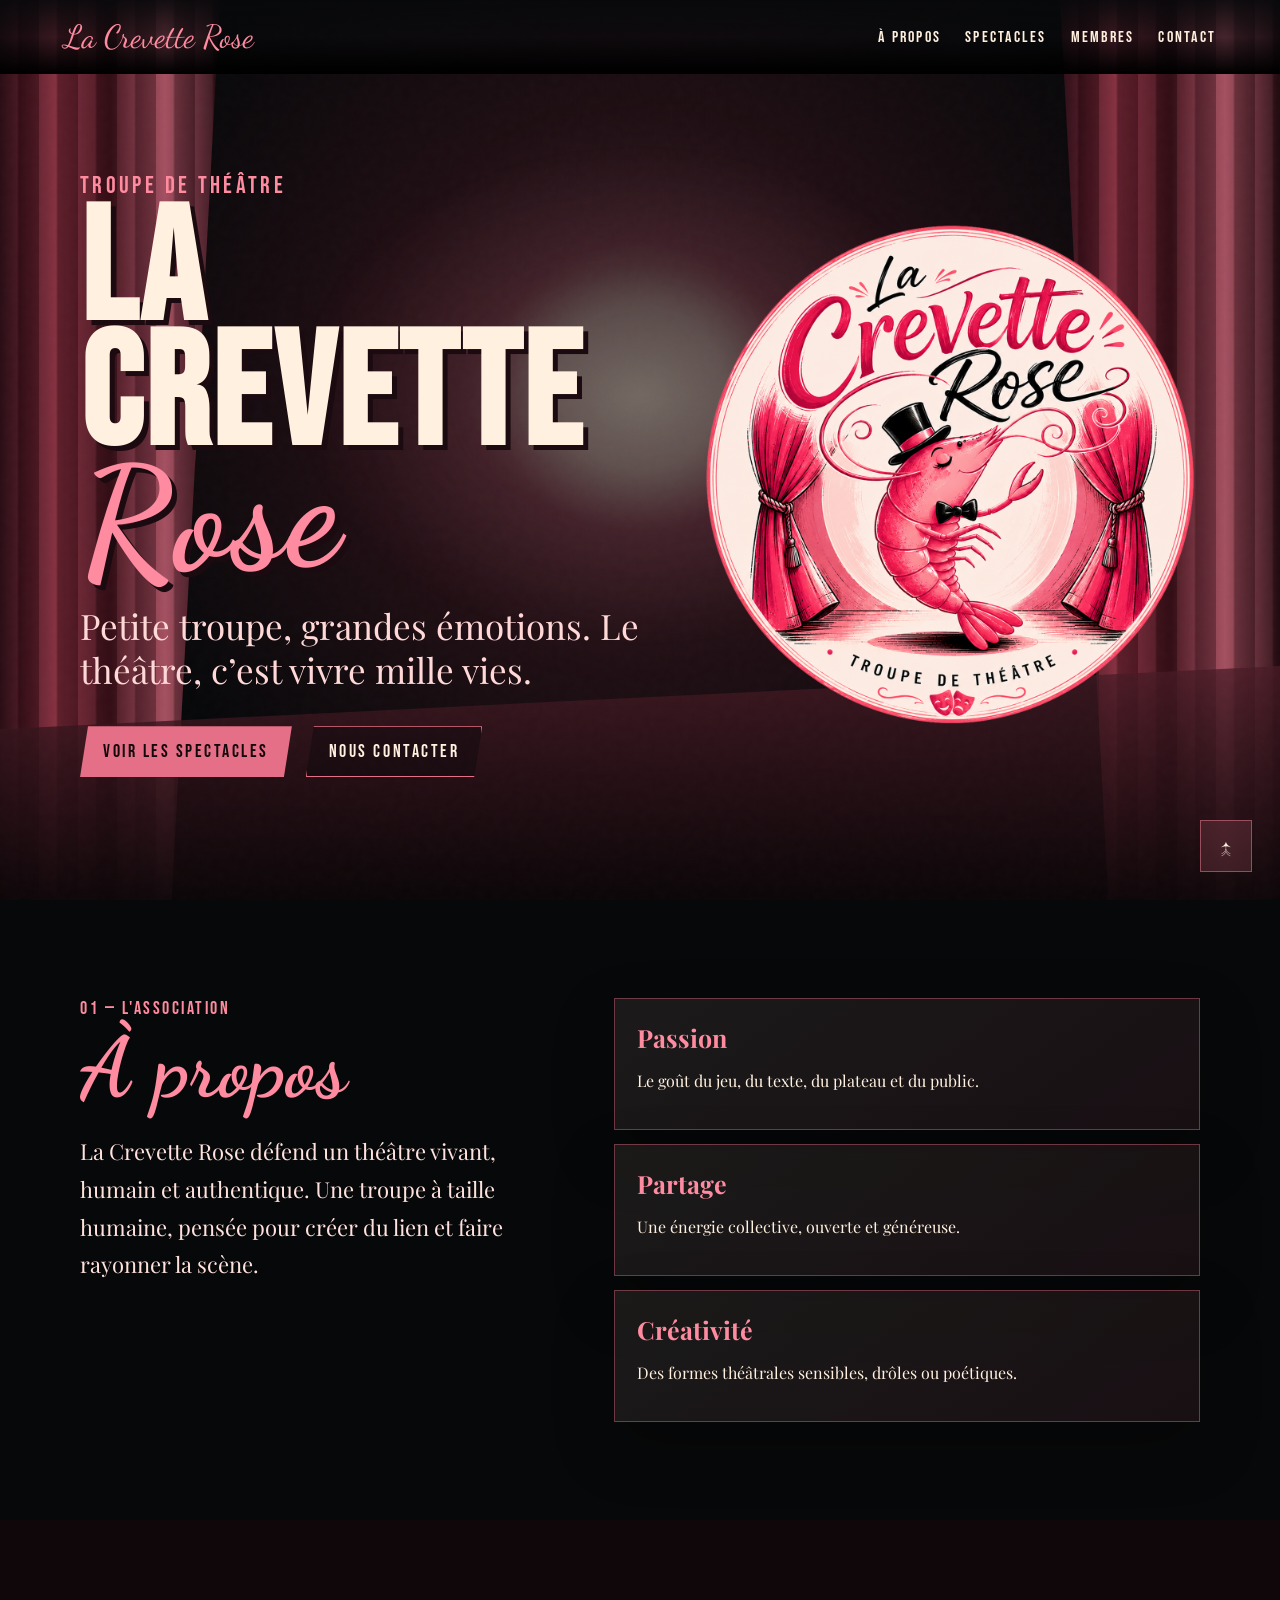
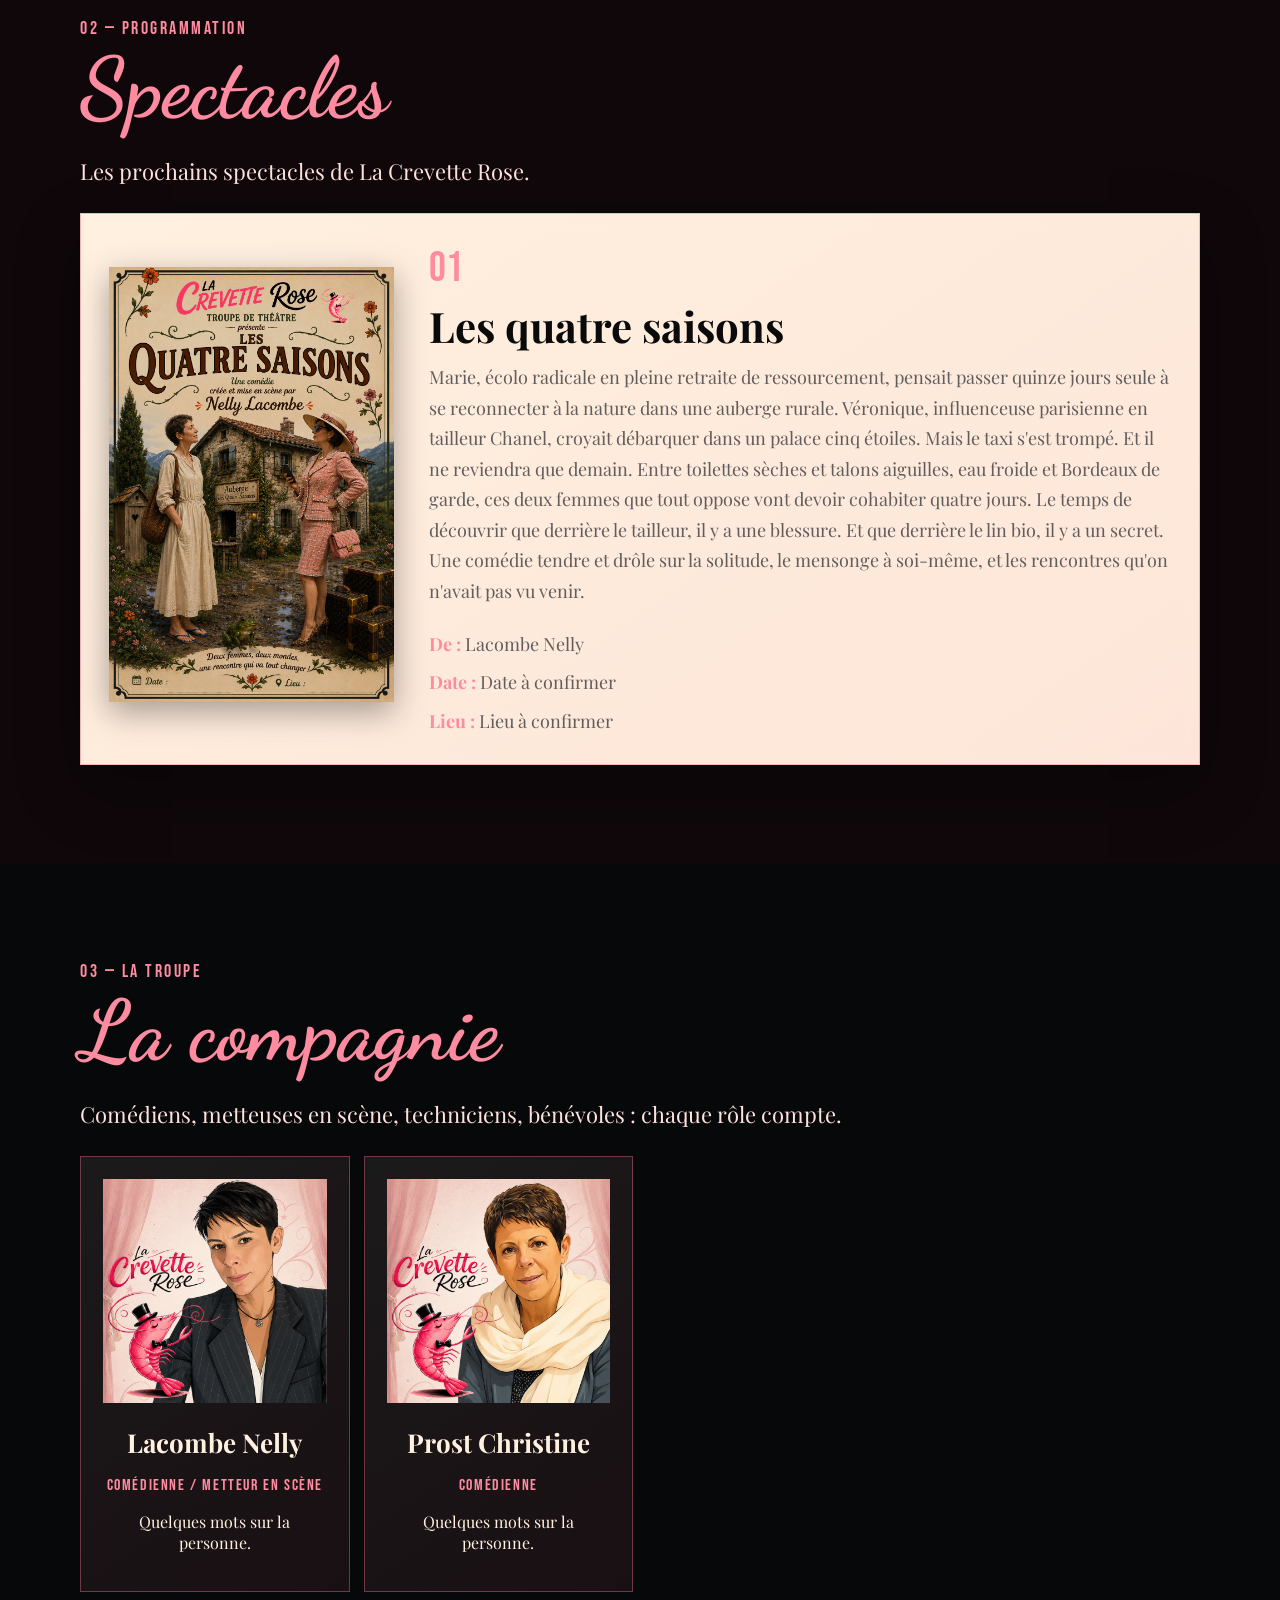
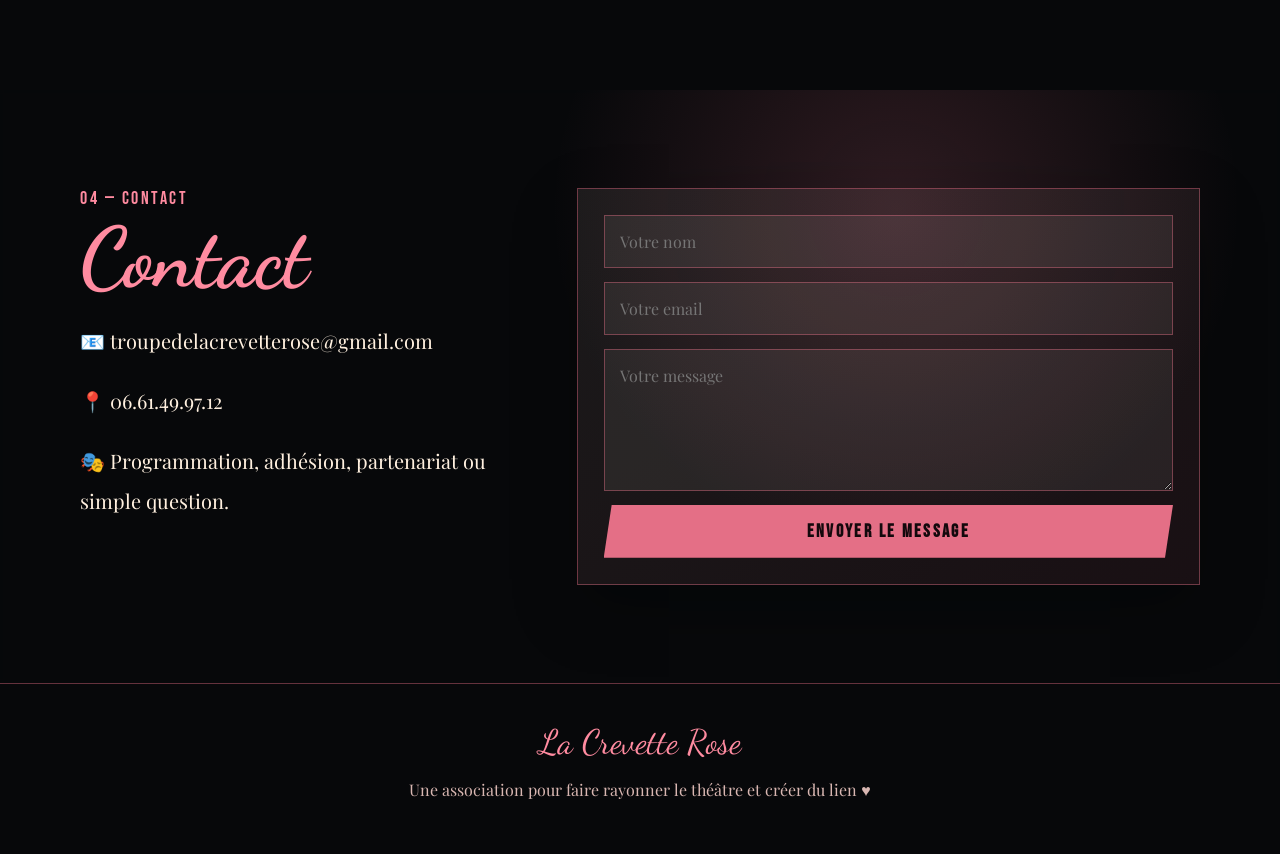
==== index.html @ 9f979e45 "Update index.html" ====
<!doctype html>
<html lang="fr">
<head>
  <meta charset="utf-8" />
  <meta name="viewport" content="width=device-width, initial-scale=1" />
  <title>La Crevette Rose — Association de théâtre</title>
  <meta name="description" content="La Crevette Rose, association de théâtre : petite troupe, grandes émotions." />
  <link rel="preconnect" href="https://fonts.googleapis.com">
  <link rel="preconnect" href="https://fonts.gstatic.com" crossorigin>
  <link href="https://fonts.googleapis.com/css2?family=Bebas+Neue&family=Dancing+Script:wght@600;700&family=Playfair+Display:wght@500;700;800&display=swap" rel="stylesheet">
<link rel="stylesheet" href="style.css">
</head>
<body>
  <div class="fixed-set" aria-hidden="true">
    <div class="fixed-beam"></div>
    <div class="fixed-drape fixed-left"></div>
    <div class="fixed-drape fixed-right"></div>
    <div class="fixed-stage"></div>
  </div>
  <div class="curtain"><div class="panel left"></div><div class="panel right"></div><div class="curtain-title">La Crevette Rose</div></div>
  <header><nav><a class="brand" href="#accueil">La Crevette Rose</a><div class="links"><a href="#apropos">À propos</a><a href="#spectacles">Spectacles</a><a href="#membres">Membres</a><a href="#contact">Contact</a></div></nav></header>
  <main>
    <section class="hero" id="accueil"><div class="hero-grid"><div><p class="kicker">Troupe de théâtre</p><h1>La Crevette <span>Rose</span></h1><p class="tagline">Petite troupe, grandes émotions. Le théâtre, c’est vivre mille vies.</p><div class="cta"><a class="btn main" href="#spectacles">Voir les spectacles</a><a class="btn" href="#contact">Nous contacter</a></div></div><img class="poster" src="logo-la-crevette-rose.png"></div></section>
    <section class="about" id="apropos"><div class="wrap split"><div><p class="overline">01 — L'association</p><h2 class="section-title">À propos</h2><p class="lead">La Crevette Rose défend un théâtre vivant, humain et authentique. Une troupe à taille humaine, pensée pour créer du lien et faire rayonner la scène.</p></div><div class="values"><div class="value"><strong>Passion</strong><p>Le goût du jeu, du texte, du plateau et du public.</p></div><div class="value"><strong>Partage</strong><p>Une énergie collective, ouverte et généreuse.</p></div><div class="value"><strong>Créativité</strong><p>Des formes théâtrales sensibles, drôles ou poétiques.</p></div></div></div></section>
    <section class="shows" id="spectacles">
      <div class="wrap">
        <p class="overline">02 — Programmation</p>
        <h2 class="section-title">Spectacles</h2>
        <p class="lead">Les prochains spectacles de La Crevette Rose.</p>
        <div class="cards" id="spectacles-list"></div>
      </div>
    </section>
    <section class="members" id="membres"><div class="wrap"><p class="overline">03 — La troupe</p><h2 class="section-title">La compagnie</h2><p class="lead">Comédiens, metteuses en scène, techniciens, bénévoles : chaque rôle compte.</p><div class="member-grid" id="comediens-list"></div></div></section>
    <section class="contact" id="contact"><div class="wrap contact-box"><div><p class="overline">04 — Contact</p><h2 class="section-title">Contact</h2><div class="info"><p>📧 troupedelacrevetterose@gmail.com
</p><p>📍 06.61.49.97.12</p><p>🎭 Programmation, adhésion, partenariat ou simple question.</p></div></div><form 
  class="form"
  action="https://formspree.io/f/mjgzazpk"
  method="POST"
>

  <input 
    type="text"
    name="nom"
    placeholder="Votre nom"
    required
  >

  <input 
    type="email"
    name="email"
    placeholder="Votre email"
    required
  >

  <textarea 
    name="message"
    placeholder="Votre message"
    required
  ></textarea>

  <!-- anti-spam -->
  <input 
    type="text"
    name="_gotcha"
    style="display:none"
  >

  <button type="submit">
    Envoyer le message
  </button>

</form></div></section>
  </main>
  <a href="#accueil" class="back-top" aria-label="Retour en haut">↑</a>
  <footer><div class="script">La Crevette Rose</div><p>Une association pour faire rayonner le théâtre et créer du lien ♥</p></footer>


<script>
fetch('spectacles.json')
  .then(response => response.json())
  .then(data => {

    const container = document.querySelector('.cards');

    container.innerHTML = '';

    data.forEach((spectacle, index) => {

container.innerHTML += `
<article class="card">

  ${spectacle.image ? `
    <img class="show-poster"
         src="${spectacle.image}"
         alt="${spectacle.titre}">
  ` : ''}

  <div class="card-content">

    <div class="num">
      ${(index + 1).toString().padStart(2,'0')}
    </div>

    <h3>${spectacle.titre}</h3>

    <p>${spectacle.description}</p>

    <div class="card-meta">
      <p><strong>De :</strong> ${spectacle.auteur}</p>
      <p><strong>Date :</strong> ${spectacle.date}</p>
      <p><strong>Lieu :</strong> ${spectacle.lieu}</p>
    </div>

  </div>

</article>
`;
    });

  });
</script>
<script>
fetch('comediens.json')
  .then(response => response.json())
  .then(data => {
    const container = document.querySelector('#comediens-list');
    container.innerHTML = '';

    data.forEach(personne => {
      container.innerHTML += `
        <article class="comedien-card">
          <img src="${personne.photo}" alt="${personne.nom}">
          <h3>${personne.nom}</h3>
          <p class="role">${personne.role}</p>
          <p>${personne.description}</p>
        </article>
      `;
    });
  });
</script>
  <script>
document.addEventListener('click', function(e){

  if(e.target.classList.contains('show-poster')){

    const overlay = document.createElement('div');
    overlay.className = 'lightbox';

    overlay.innerHTML = `
      <img src="${e.target.src}" alt="">
    `;

    document.body.appendChild(overlay);

    overlay.addEventListener('click', () => {
      overlay.classList.add('close');

      setTimeout(() => {
        overlay.remove();
      },250);
    });
  }
});
</script>
</body>
</html>
---- style.css ----
:root{
  --black:#08090b;
  --ink:#111014;
  --cream:#fff0df;
  --paper:#f7d9cf;
  --rose:#e46f86;
  --rose2:#ff8ba0;
  --line:rgba(228,111,134,.42);
}

*{
  box-sizing:border-box;
}

html{
  scroll-behavior:smooth;
}

body{
  margin:0;
  background:#07080a;
  color:var(--cream);
  font-family:'Playfair Display',serif;
  overflow-x:hidden;
}

body:before{
  content:"";
  position:fixed;
  inset:0;
  pointer-events:none;
  z-index:1;
  opacity:.02;
  background-image:url("data:image/svg+xml,%3Csvg viewBox='0 0 260 260' xmlns='http://www.w3.org/2000/svg'%3E%3Cfilter id='n'%3E%3CfeTurbulence type='fractalNoise' baseFrequency='.42' numOctaves='2'/%3E%3C/filter%3E%3Crect width='100%25' height='100%25' filter='url(%23n)'/%3E%3C/svg%3E");
}

.fixed-set{
  position:fixed;
  inset:0;
  z-index:0;
  pointer-events:none;
  background:
    radial-gradient(
      circle at 50% 43%,
      rgba(255,238,218,.20) 0 10%,
      rgba(226,111,134,.16) 18%,
      rgba(58,23,31,.42) 34%,
      rgba(7,8,10,.98) 67%
    ),
    linear-gradient(
      180deg,
      #09080a 0%,
      #10090d 58%,
      #08090b 100%
    );
}

.fixed-drape{
  position:absolute;
  top:0;
  bottom:0;
  width:18vw;
  max-width:220px;
  background:
    linear-gradient(
      90deg,
      #2a0610,
      #9d3347,
      #521521,
      #c65b70,
      #351018
    );
  filter:drop-shadow(0 0 32px #000);
  opacity:.82;
}

.fixed-drape:after{
  content:"";
  position:absolute;
  inset:0;
  background:
    repeating-linear-gradient(
      90deg,
      rgba(255,255,255,.04) 0 17px,
      rgba(0,0,0,.26) 19px 39px
    );
}

.fixed-left{
  left:0;
  clip-path:polygon(0 0,100% 0,78% 100%,0 100%);
}

.fixed-right{
  right:0;
  clip-path:polygon(0 0,100% 0,100% 100%,22% 100%);
}

.fixed-stage{
  position:absolute;
  left:0;
  right:0;
  bottom:0;
  height:26vh;
  background:
    linear-gradient(
      180deg,
      rgba(73,27,38,.74),
      rgba(12,6,8,.96)
    );
  clip-path:polygon(0 27%,100% 0,100% 100%,0 100%);
}

.fixed-beam{
  position:absolute;
  left:22%;
  right:22%;
  top:15%;
  height:58vh;
  background:
    radial-gradient(
      ellipse at center,
      rgba(255,238,218,.28),
      rgba(228,111,134,.10) 35%,
      transparent 68%
    );
  filter:blur(5px);
}

.curtain{
  position:fixed;
  inset:0;
  z-index:50;
  display:flex;
  pointer-events:none;
  animation:fadeOut .2s 1.65s forwards;
}

.panel{
  width:50%;
  background:
    repeating-linear-gradient(
      90deg,
      #300711 0 22px,
      #9c2d42 34px,
      #45101a 52px,
      #d36a78 69px
    );
  box-shadow:inset 0 0 95px #000;
}

.left{
  animation:openLeft 1.55s .55s cubic-bezier(.78,0,.18,1) forwards;
}

.right{
  animation:openRight 1.55s .55s cubic-bezier(.78,0,.18,1) forwards;
}

.curtain-title{
  position:absolute;
  inset:0;
  display:grid;
  place-items:center;
  text-align:center;
  font-family:'Dancing Script';
  font-size:clamp(3rem,9vw,7rem);
  color:var(--cream);
  text-shadow:0 12px 35px #000;
  animation:titleFade .35s 1.1s forwards;
}

@keyframes openLeft{
  to{
    transform:translateX(-105%);
  }
}

@keyframes openRight{
  to{
    transform:translateX(105%);
  }
}

@keyframes fadeOut{
  to{
    opacity:0;
    visibility:hidden;
  }
}

@keyframes titleFade{
  to{
    opacity:0;
  }
}

main,
footer{
  position:relative;
  z-index:3;
}

header{
  position:fixed;
  top:0;
  left:0;
  right:0;
  z-index:20;
  padding:18px 5vw;
  background:
    linear-gradient(
      #08090bee,
      #08090b9c,
       #000000
    );
}

nav{
  display:flex;
  align-items:center;
  justify-content:space-between;
  gap:24px;
}

.brand{
  font-family:'Dancing Script';
  font-size:32px;
  color:var(--rose2);
  text-decoration:none;
}

.links{
  display:flex;
  gap:24px;
}

.links a,
.kicker,
.btn,
.overline{
  font-family:'Bebas Neue',sans-serif;
  letter-spacing:.14em;
}

.links a{
  color:var(--cream);
  text-decoration:none;
  font-size:16px;
}

.links a:hover{
  color:var(--rose2);
}

.hero{
  position:relative;
  min-height:100vh;
  padding:118px 5vw 70px;
  display:grid;
  place-items:center;
}

.hero-grid{
  position:relative;
  z-index:3;
  width:min(1120px,100%);
  display:grid;
  grid-template-columns:1.02fr .82fr;
  gap:48px;
  align-items:center;
}

.kicker{
  margin:0;
  color:var(--rose2);
  font-size:24px;
}

.hero h1{
  margin:10px 0 0;
  font-family:'Bebas Neue',sans-serif;
  font-size:clamp(76px,13vw,160px);
  line-height:.78;
  letter-spacing:.02em;
  text-transform:uppercase;
  text-shadow:5px 5px 0 #1b0b10;
}

.hero h1 span{
  display:block;
  font-family:'Dancing Script';
  font-size:clamp(82px,12vw,150px);
  text-transform:none;
  color:var(--rose2);
  transform:rotate(-3deg);
  margin-top:-.05em;
}

.tagline{
  max-width:650px;
  font-size:clamp(22px,3vw,35px);
  line-height:1.25;
  color:#ffd8d7;
}

.cta{
  display:flex;
  gap:14px;
  flex-wrap:wrap;
  margin-top:34px;
}

.btn{
  display:inline-block;
  border:1px solid var(--rose);
  padding:14px 22px;
  color:var(--cream);
  text-decoration:none;
  background:rgba(8,9,11,.38);
  font-size:18px;
  clip-path:polygon(8px 0,100% 0,calc(100% - 8px) 100%,0 100%);
  transition:.2s;
}

.btn.main{
  background:var(--rose);
  color:#13080c;
}

.btn:hover{
  transform:translateY(-2px);
  box-shadow:0 0 24px rgba(255,139,160,.45);
}

.poster{
  width:min(500px,88vw);
  justify-self:center;
  animation:float 5.4s ease-in-out infinite;
}

section{
  position:relative;
  padding:98px 5vw;
}

.wrap{
  width:min(1120px,100%);
  margin:auto;
}

.overline{
  color:var(--rose2);
  font-size:18px;
  margin:0 0 8px;
}

.section-title{
  font-family:'Dancing Script';
  font-size:clamp(50px,7vw,84px);
  line-height:1;
  color:var(--rose2);
  margin:0 0 18px;
}

.lead{
  font-size:22px;
  line-height:1.72;
  color:#ffe2dd;
}

.about,
.members{
  background:rgba(8,9,11,.78);
  backdrop-filter:blur(2px);
}

.shows{
  background:rgba(18,8,12,.82);
  backdrop-filter:blur(2px);
}

.split{
  display:grid;
  grid-template-columns:.9fr 1.1fr;
  gap:54px;
}

.values{
  display:grid;
  gap:14px;
}

.value,
.member,
.form{
  border:1px solid var(--line);
  background:
    linear-gradient(
      145deg,
      rgba(255,240,223,.08),
      rgba(228,111,134,.08)
    );
  box-shadow:0 24px 60px rgba(0,0,0,.28);
}

.value{
  padding:22px;
}

.value strong{
  color:var(--rose2);
  font-size:25px;
}

.cards{
  display:grid;
  grid-template-columns:repeat(2,1fr);
  gap:24px;
  background: #fff0df;

}

.card{
  display:grid;
  grid-template-columns:240px 1fr;
  gap:28px;
  padding:28px;
  align-items:start;
  position:relative;
  border:1px solid var(--line);
  background:
    linear-gradient(
      145deg,
      rgba(255,240,223,.08),
      rgba(228,111,134,.08)
    );
  box-shadow:0 24px 60px rgba(0,0,0,.28);
}

.card:before{
  content:"";
  position:absolute;
  inset:10px;
  border:1px solid rgba(255,240,223,.10);
  pointer-events:none;
}

.show-poster{
  width:100%;
 
  object-fit:cover;

  box-shadow:0 10px 30px rgba(0,0,0,.35);
}

.card-content{
  display:flex;
  flex-direction:column;
  gap:14px;
}

.num{
  font-family:'Bebas Neue';
  font-size:42px;
  color:var(--rose2);
  line-height:1;
}

.card h3{
  margin:0;
  font-size:42px;
  line-height:1.05;
  color: #0a0a0a;
}

.card p{
  margin:0;
  color:#615d5d;
  line-height:1.7;
  font-size:18px;
}

.card-meta{
  margin-top:8px;
  display:grid;
  gap:8px;
}

.card-meta strong{
  color:#ff8ba0;
}

.member-grid{
  display:grid;
  grid-template-columns:repeat(4,1fr);
  gap:14px;
}

.member{
  padding:24px;
  text-align:center;
  font-family:'Bebas Neue';
  font-size:23px;
  letter-spacing:.08em;
}

.member:before{
  content:'✦';
  display:block;
  color:var(--rose2);
  font-size:24px;
  margin-bottom:8px;
}

.contact{
  background:
    radial-gradient(
      circle at 70% 20%,
      rgba(228,111,134,.18),
      transparent 34%
    ),
    rgba(8,9,11,.84);
  backdrop-filter:blur(2px);
}

.contact-box{
  display:grid;
  grid-template-columns:.85fr 1.15fr;
  gap:36px;
}

.info{
  font-size:20px;
  line-height:2;
}

.form{
  display:grid;
  gap:14px;
  padding:26px;
}

.form input,
.form textarea{
  width:100%;
  border:1px solid var(--line);
  background:rgba(255,240,223,.07);
  color:var(--cream);
  padding:15px;
  font:inherit;
  outline:none;
}

.form textarea{
  min-height:142px;
}

.form input:focus,
.form textarea:focus{
  border-color:var(--rose2);
  box-shadow:0 0 0 2px rgba(228,111,134,.15);
}

.form button{
  cursor:pointer;
  border:1px solid var(--rose);
  background:var(--rose);
  color:#13080c;
  padding:15px;
  font:700 18px 'Bebas Neue';
  letter-spacing:.13em;
  clip-path:polygon(8px 0,100% 0,calc(100% - 8px) 100%,0 100%);
}

.spark{
  position:fixed;
  border-radius:50%;
  background:var(--rose2);
  box-shadow:0 0 18px var(--rose2);
  pointer-events:none;
  z-index:60;
  animation:pop .7s ease-out forwards;
}

@keyframes pop{
  to{
    transform:translate(var(--x),var(--y)) scale(0);
    opacity:0;
  }
}

@keyframes float{
  0%,100%{
    transform:translateY(0) rotate(-.8deg);
  }

  50%{
    transform:translateY(-14px) rotate(.8deg);
  }
}

footer{
  text-align:center;
  padding:38px;
  border-top:1px solid var(--line);
  color:#d9b7b2;
}

.script{
  font-family:'Dancing Script';
  color:var(--rose2);
  font-size:34px;
}

.back-top{
  position:fixed;
  right:28px;
  bottom:28px;
  width:52px;
  height:52px;
  display:flex;
  align-items:center;
  justify-content:center;
  background:rgba(228,111,134,.18);
  border:1px solid rgba(255,139,160,.45);
  color:var(--cream);
  text-decoration:none;
  font-size:24px;
  backdrop-filter:blur(8px);
  z-index:100;
  transition:.25s ease;
}

.back-top:hover{
  transform:translateY(-4px);
  background:var(--rose);
  color:#13080c;
  box-shadow:0 0 22px rgba(255,139,160,.45);
}

@media(max-width:850px){

  .links{
    display:none;
  }

  .hero-grid,
  .split,
  .contact-box{
    grid-template-columns:1fr;
  }

  .hero{
    text-align:center;
  }

  .cta{
    justify-content:center;
  }

  .cards,
  .member-grid{
    grid-template-columns:1fr;
  }

  .card{
    grid-template-columns:1fr;
  }

  .show-poster{
    max-height:520px;
  }

  .card h3{
    font-size:34px;
  }

  .poster{
    max-width:330px;
  }

  .lead{
    font-size:19px;
  }
}
.cards{
  grid-template-columns:1fr;
}

.card{
  display:grid;
  grid-template-columns:260px 1fr;
  gap:60px;
  align-items:start;
}

.show-poster{
  width:285px;
  height:auto;
  object-fit:contain;
  margin-top: 25px;
}

.card-content{
  padding-top:6px;
}
@media(max-width:900px){
  .cards{
    grid-template-columns:1fr;
  }

  .card{
    grid-template-columns:1fr;
    gap:22px;
    padding:22px;
  }

  .show-poster{
    width:100%;
    height:auto;
    max-height:520px;
    object-fit:contain;
  }

  .card h3{
    font-size:32px;
  }

  .card p{
    font-size:17px;
  }
}

@media(max-width:520px){
  section{
    padding:72px 18px;
  }

  .card{
    padding:18px;
  }

  .card:before{
    inset:8px;
  }

  .num{
    font-size:36px;
  }

  .card h3{
    font-size:28px;
  }

  .show-poster{
    max-height:none;
  }
}
.comedien-card{
  border:1px solid var(--line);
  background:linear-gradient(145deg,rgba(255,240,223,.08),rgba(228,111,134,.08));
  padding:22px;
  text-align:center;
}

.comedien-card img{
  width:100%;
  aspect-ratio:1/1;
  object-fit:cover;
  margin-bottom:18px;
}

.comedien-card h3{
  margin:0;
  font-size:26px;
  color:var(--cream);
}

.comedien-card .role{
  color:var(--rose2);
  font-family:'Bebas Neue';
  letter-spacing:.1em;
}
.show-poster{
  cursor:pointer;
  transition:.3s ease;
}

.show-poster:hover{
  transform:scale(1.02);
}

.lightbox{
  position:fixed;
  inset:0;
  background:rgba(0,0,0,.88);
  display:flex;
  align-items:center;
  justify-content:center;
  z-index:9999;
  padding:40px;
  animation:fadeIn .25s ease;
}

.lightbox img{
  max-width:90vw;
  max-height:90vh;
  object-fit:contain;
  box-shadow:0 0 60px rgba(0,0,0,.6);
}

.lightbox.close{
  animation:fadeOut .25s ease forwards;
}

@keyframes fadeIn{
  from{
    opacity:0;
  }
  to{
    opacity:1;
  }
}

@keyframes fadeOut{
  from{
    opacity:1;
  }
  to{
    opacity:0;
  }
}
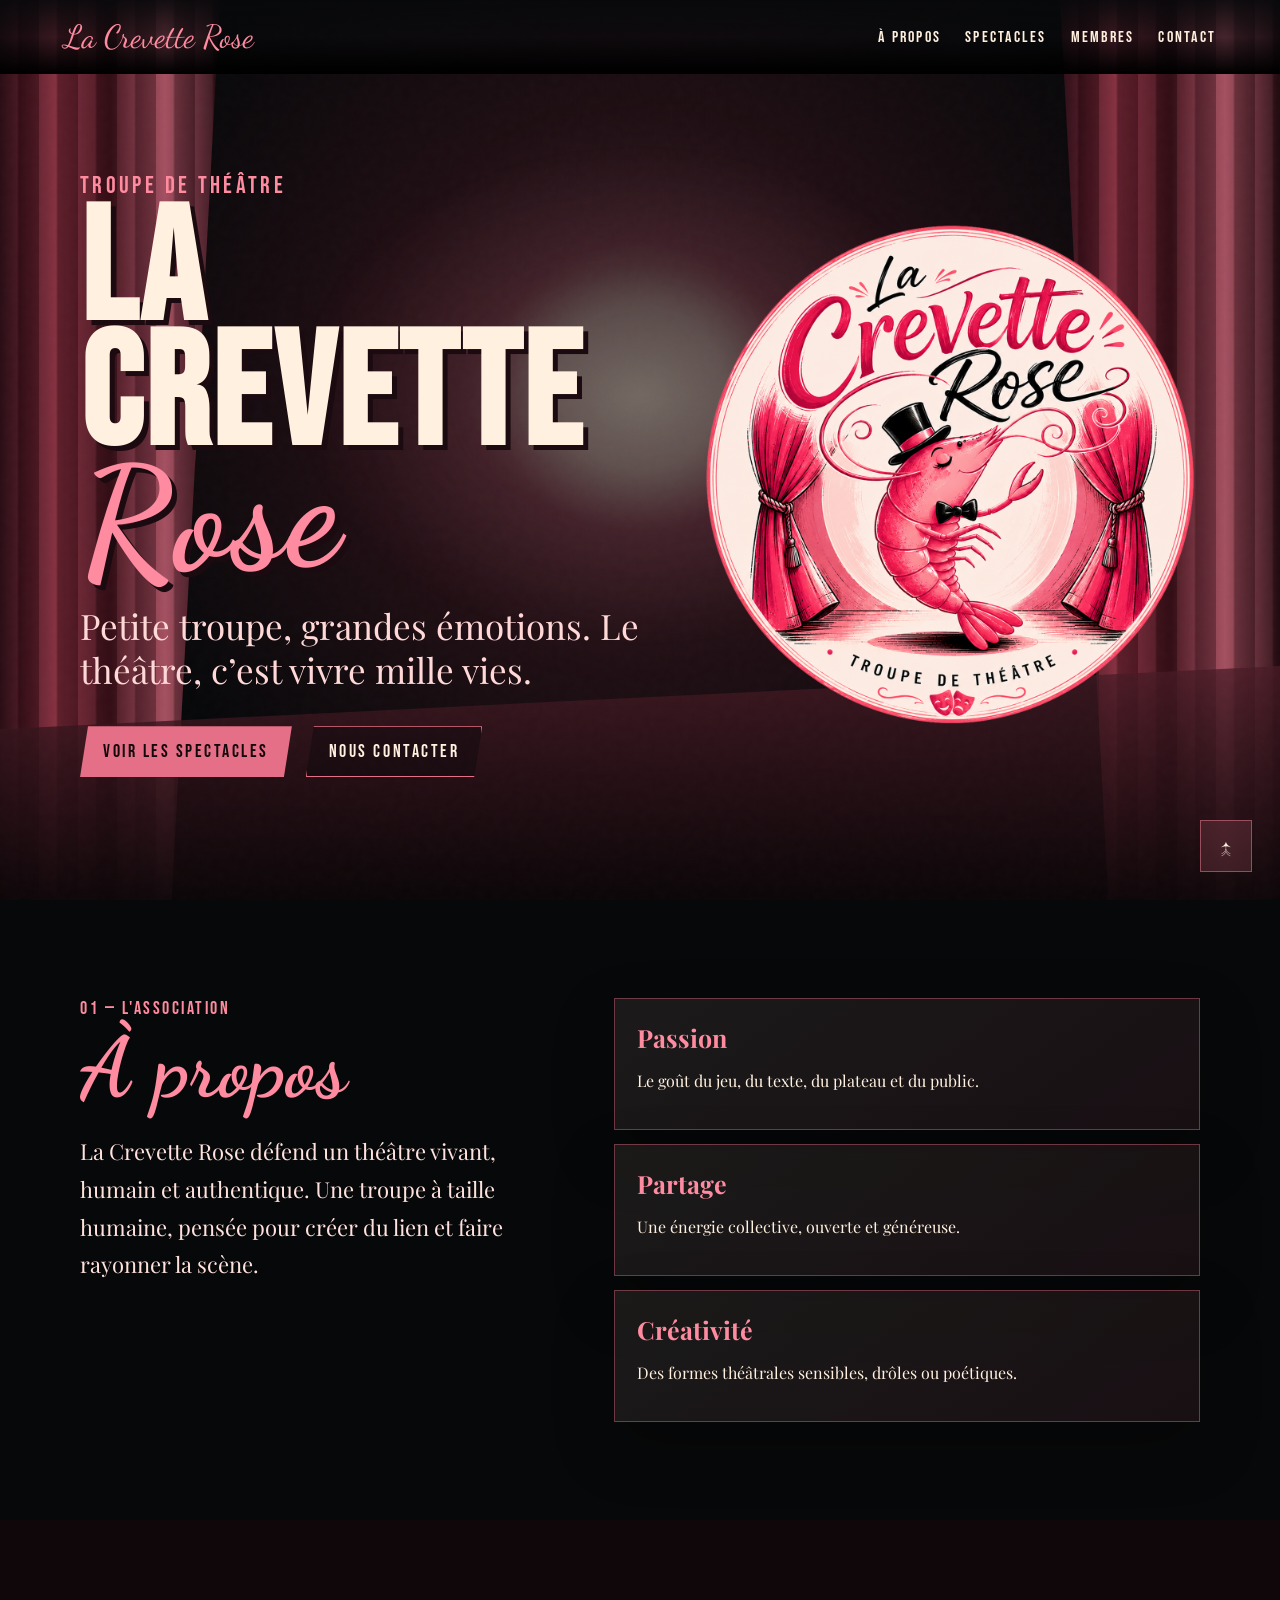
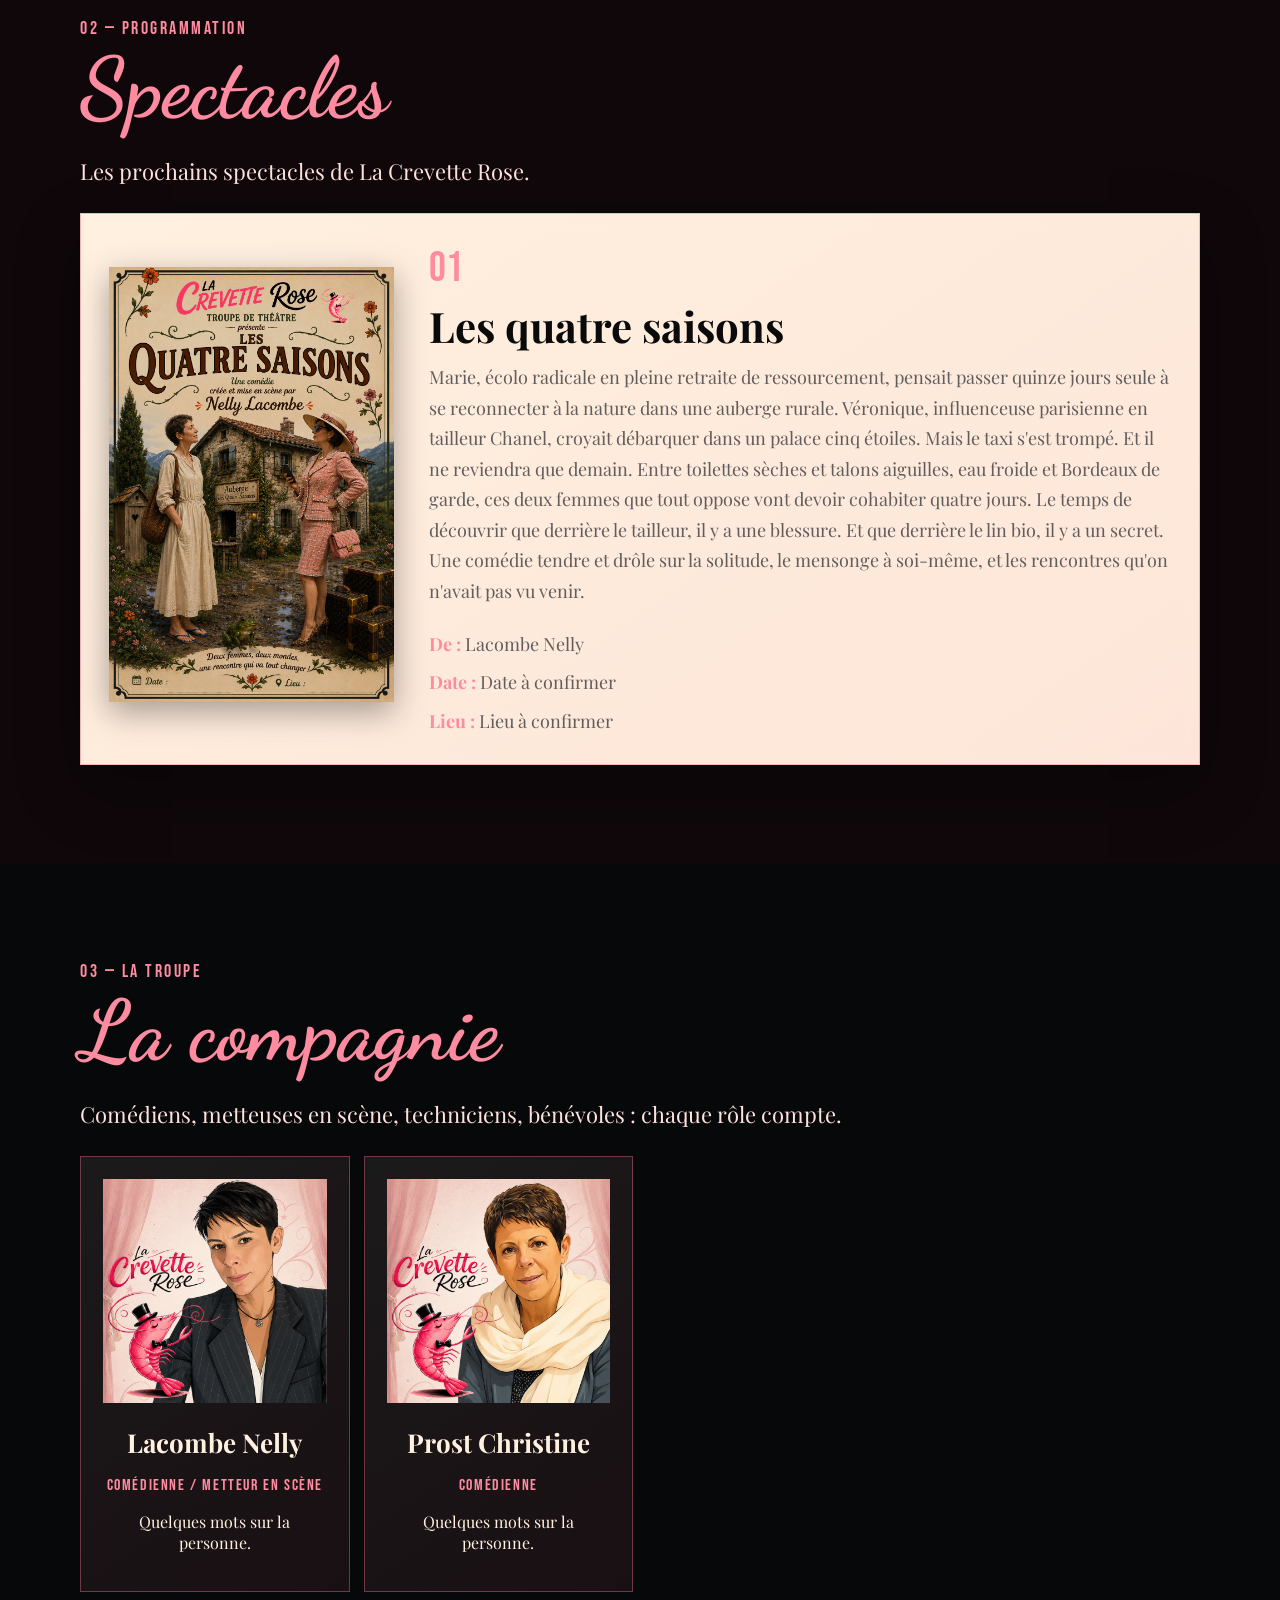
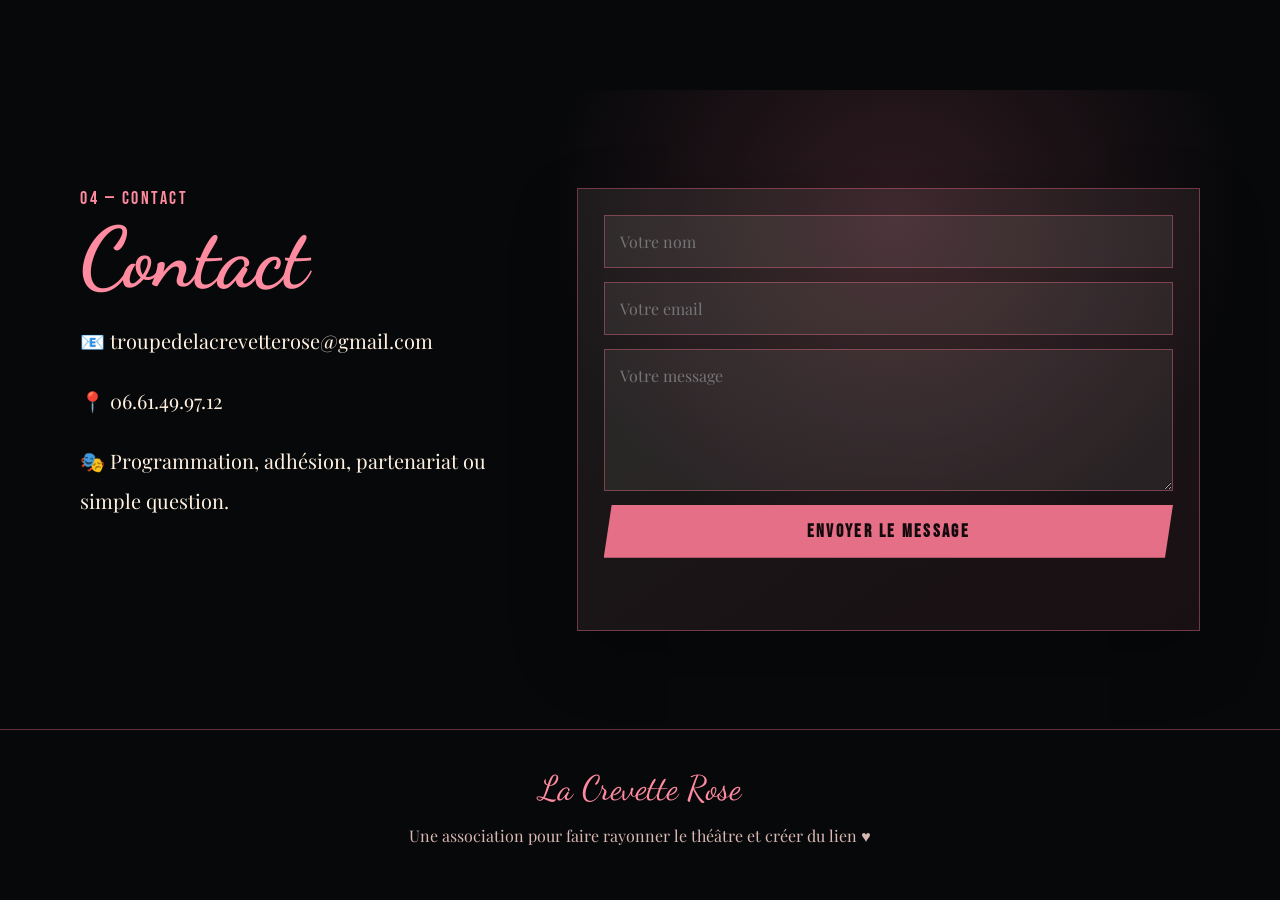
==== commit 9d18343d: "Update index.html" ====
--- a/index.html
+++ b/index.html
@@ -32,12 +32,14 @@
     </section>
     <section class="members" id="membres"><div class="wrap"><p class="overline">03 — La troupe</p><h2 class="section-title">La compagnie</h2><p class="lead">Comédiens, metteuses en scène, techniciens, bénévoles : chaque rôle compte.</p><div class="member-grid" id="comediens-list"></div></div></section>
     <section class="contact" id="contact"><div class="wrap contact-box"><div><p class="overline">04 — Contact</p><h2 class="section-title">Contact</h2><div class="info"><p>📧 troupedelacrevetterose@gmail.com
-</p><p>📍 06.61.49.97.12</p><p>🎭 Programmation, adhésion, partenariat ou simple question.</p></div></div><form 
+</p><p>📍 06.61.49.97.12</p><p>🎭 Programmation, adhésion, partenariat ou simple question.</p></div></div>
+      
+     <form 
   class="form"
+  id="contact-form"
   action="https://formspree.io/f/mjgzazpk"
   method="POST"
 >
-
   <input 
     type="text"
     name="nom"
@@ -58,7 +60,13 @@
     required
   ></textarea>
 
-  <!-- anti-spam -->
+  <input 
+    type="hidden"
+    name="_subject"
+    value="Nouveau message - La Crevette Rose"
+  >
+
+  <!-- anti-spam invisible -->
   <input 
     type="text"
     name="_gotcha"
@@ -69,7 +77,10 @@
     Envoyer le message
   </button>
 
-</form></div></section>
+  <p id="form-message" class="form-message"></p>
+</form>
+    
+    </div></section>
   </main>
   <a href="#accueil" class="back-top" aria-label="Retour en haut">↑</a>
   <footer><div class="script">La Crevette Rose</div><p>Une association pour faire rayonner le théâtre et créer du lien ♥</p></footer>
@@ -162,5 +173,40 @@
   }
 });
 </script>
+  <script>
+const form = document.querySelector('#contact-form');
+const message = document.querySelector('#form-message');
+
+form.addEventListener('submit', async function(event){
+  event.preventDefault();
+
+  const data = new FormData(form);
+
+  try{
+    const response = await fetch(form.action, {
+      method: form.method,
+      body: data,
+      headers: {
+        'Accept': 'application/json'
+      }
+    });
+
+    if(response.ok){
+      message.textContent = "Merci, votre message a bien été envoyé.";
+      message.classList.add('success');
+      message.classList.remove('error');
+      form.reset();
+    }else{
+      message.textContent = "Une erreur est survenue. Merci de réessayer.";
+      message.classList.add('error');
+      message.classList.remove('success');
+    }
+  }catch(error){
+    message.textContent = "Impossible d’envoyer le message pour le moment.";
+    message.classList.add('error');
+    message.classList.remove('success');
+  }
+});
+</script>
 </body>
 </html>
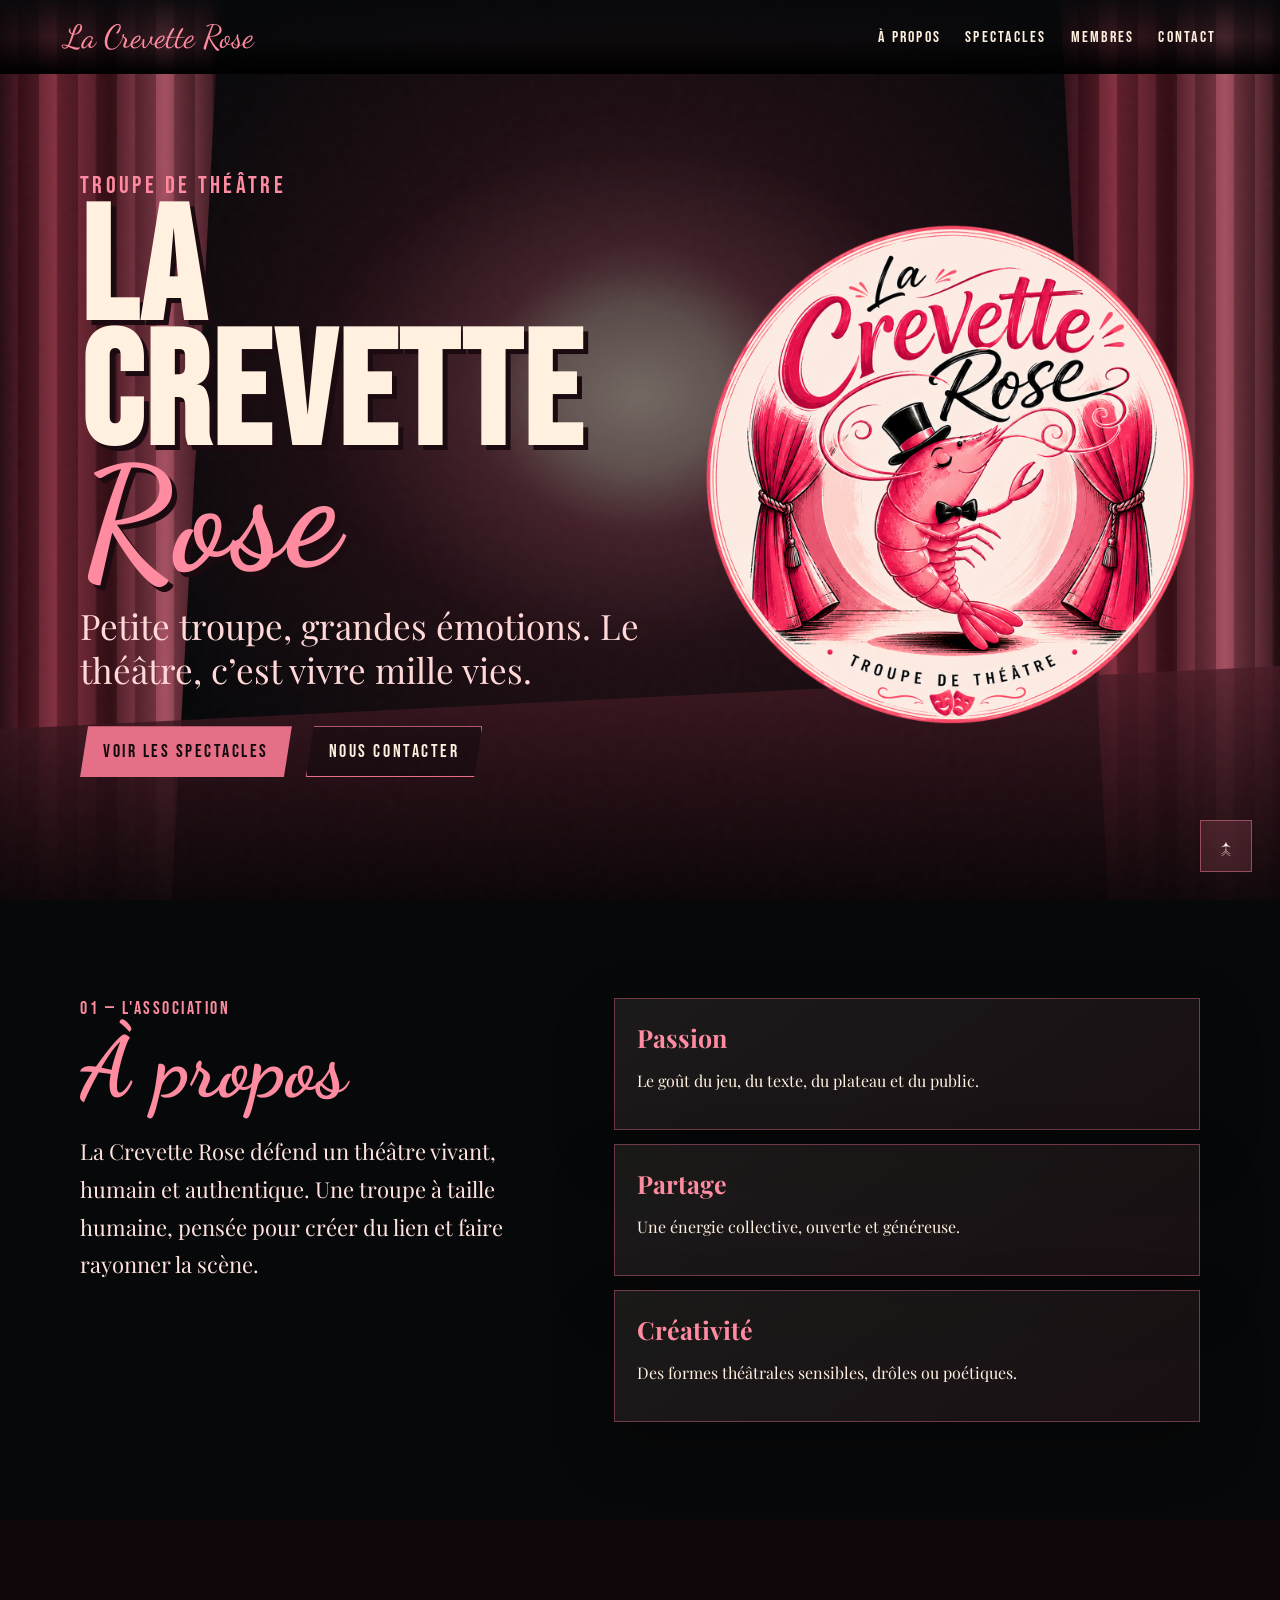
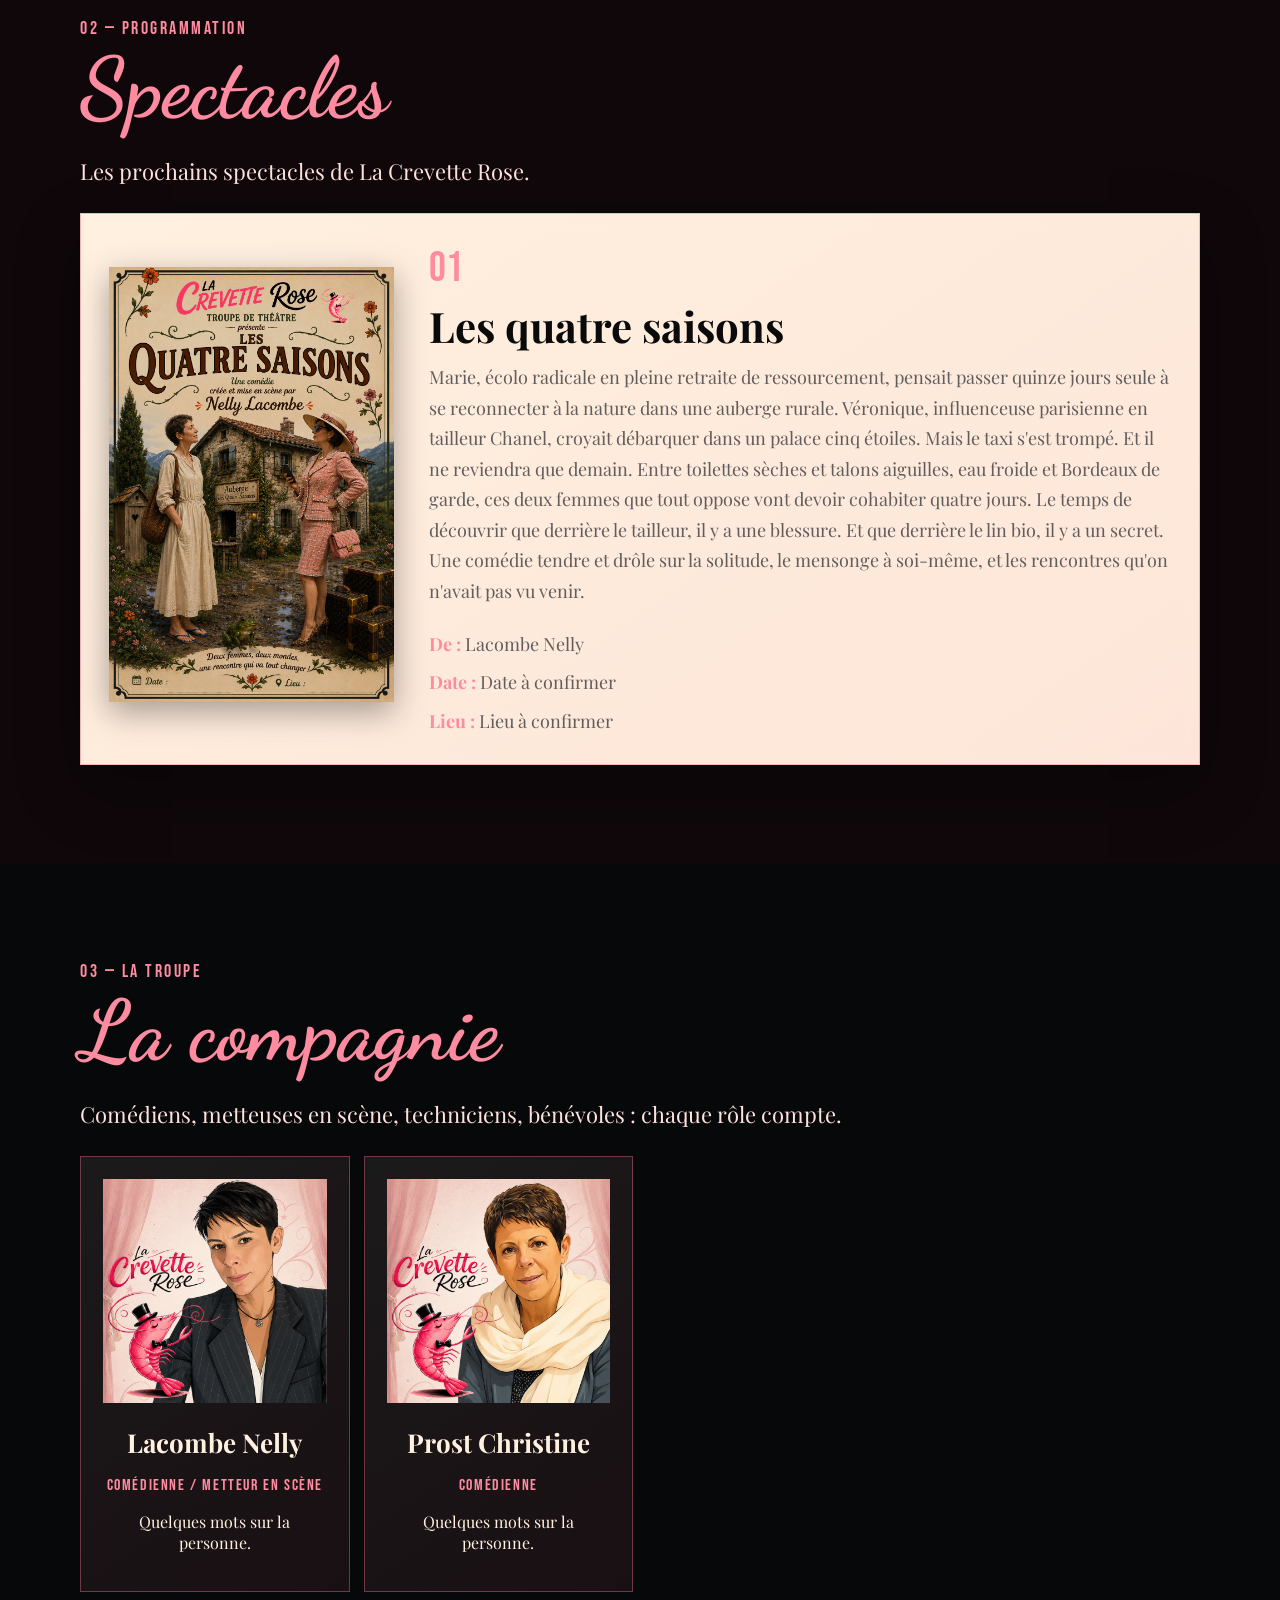
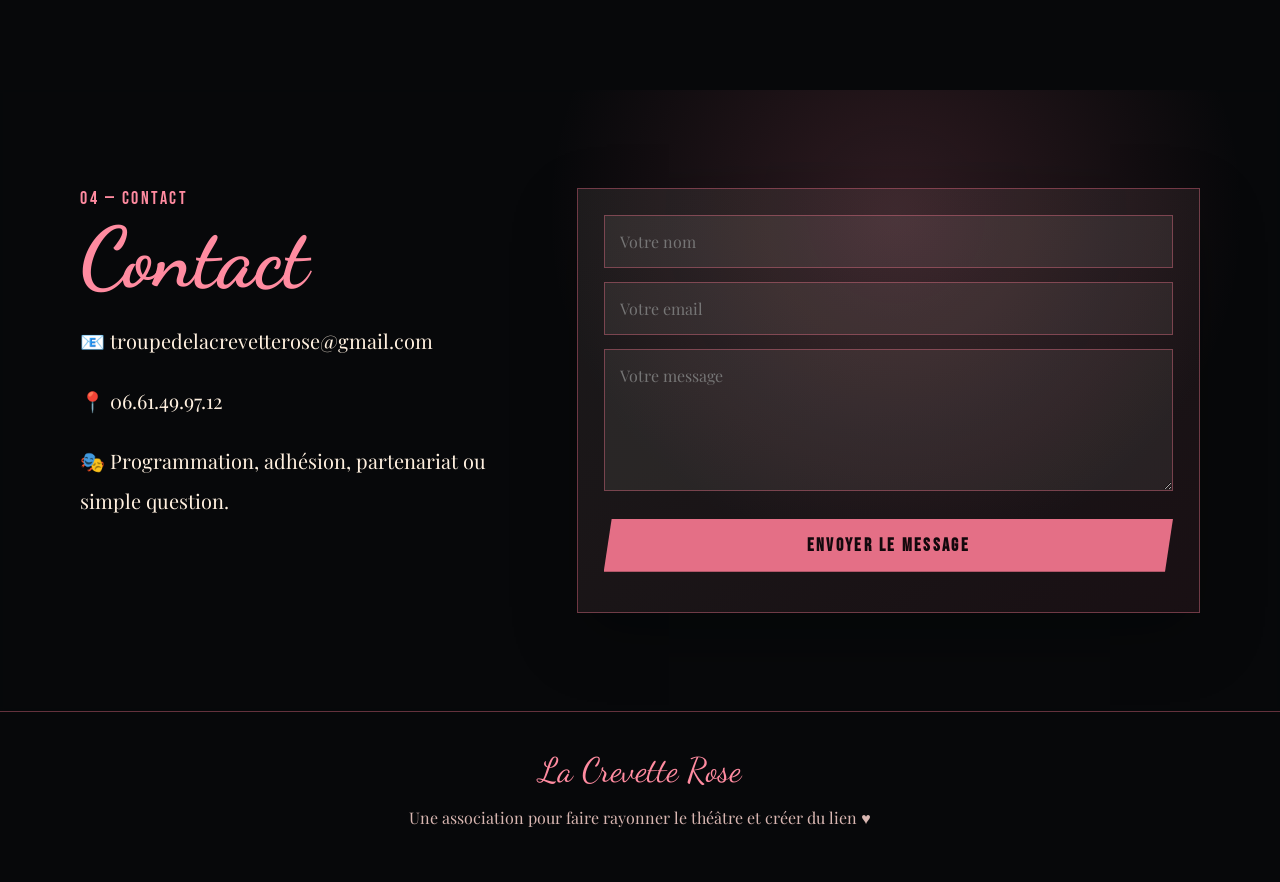
==== commit 838f9102: "Update index.html" ====
--- a/index.html
+++ b/index.html
@@ -9,6 +9,7 @@
   <link rel="preconnect" href="https://fonts.gstatic.com" crossorigin>
   <link href="https://fonts.googleapis.com/css2?family=Bebas+Neue&family=Dancing+Script:wght@600;700&family=Playfair+Display:wght@500;700;800&display=swap" rel="stylesheet">
 <link rel="stylesheet" href="style.css">
+  <script src="https://www.google.com/recaptcha/api.js" async defer></script>
 </head>
 <body>
   <div class="fixed-set" aria-hidden="true">
@@ -40,6 +41,7 @@
   action="https://formspree.io/f/mjgzazpk"
   method="POST"
 >
+
   <input 
     type="text"
     name="nom"
@@ -66,18 +68,23 @@
     value="Nouveau message - La Crevette Rose"
   >
 
-  <!-- anti-spam invisible -->
   <input 
     type="text"
     name="_gotcha"
     style="display:none"
   >
 
+  <div 
+    class="g-recaptcha"
+    data-sitekey="6LcaY_0sAAAAAO9LuO0ltwS1TmSWvUw_xPc8fliu"
+  ></div>
+
   <button type="submit">
     Envoyer le message
   </button>
 
   <p id="form-message" class="form-message"></p>
+
 </form>
     
     </div></section>
--- a/style.css
+++ b/style.css
@@ -831,3 +831,16 @@
     opacity:0;
   }
 }
+.form-message{
+  margin:0;
+  font-size:16px;
+  line-height:1.5;
+}
+
+.form-message.success{
+  color:#ff8ba0;
+}
+
+.form-message.error{
+  color:#ff4d6d;
+}
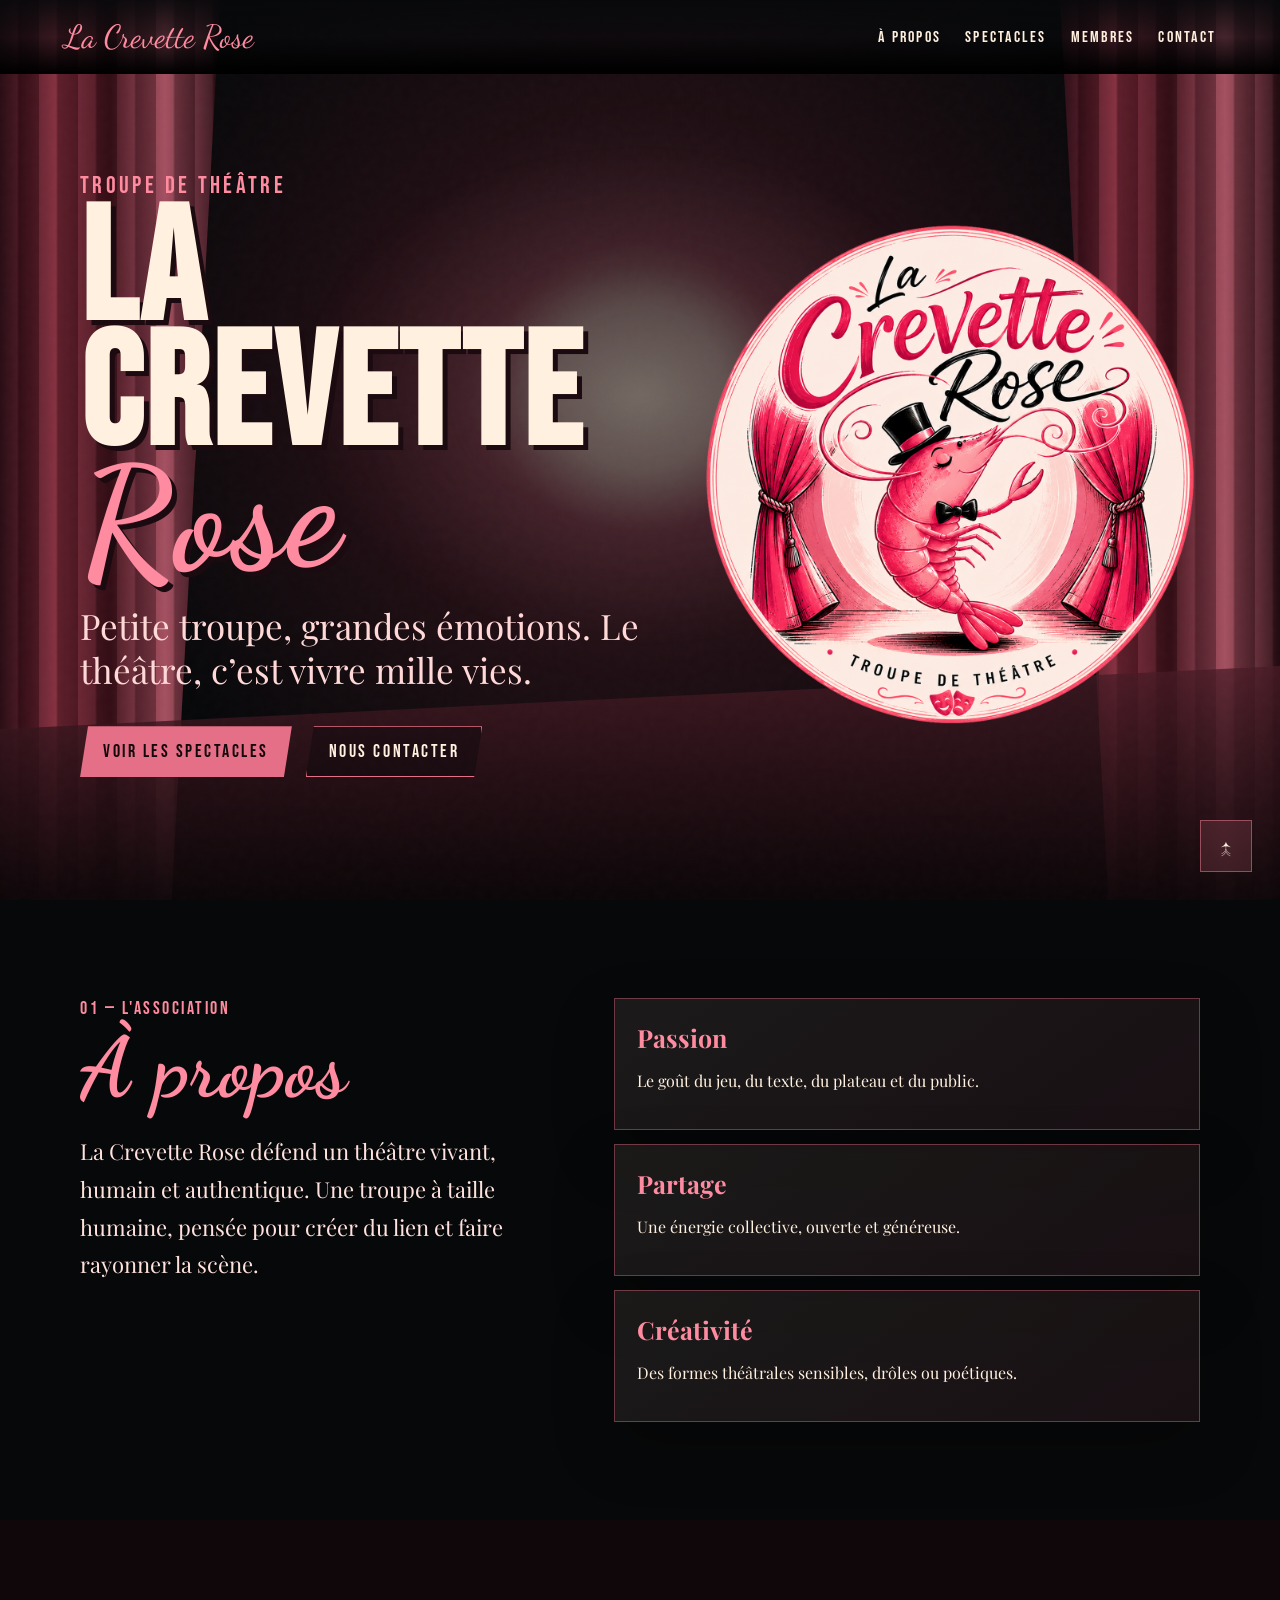
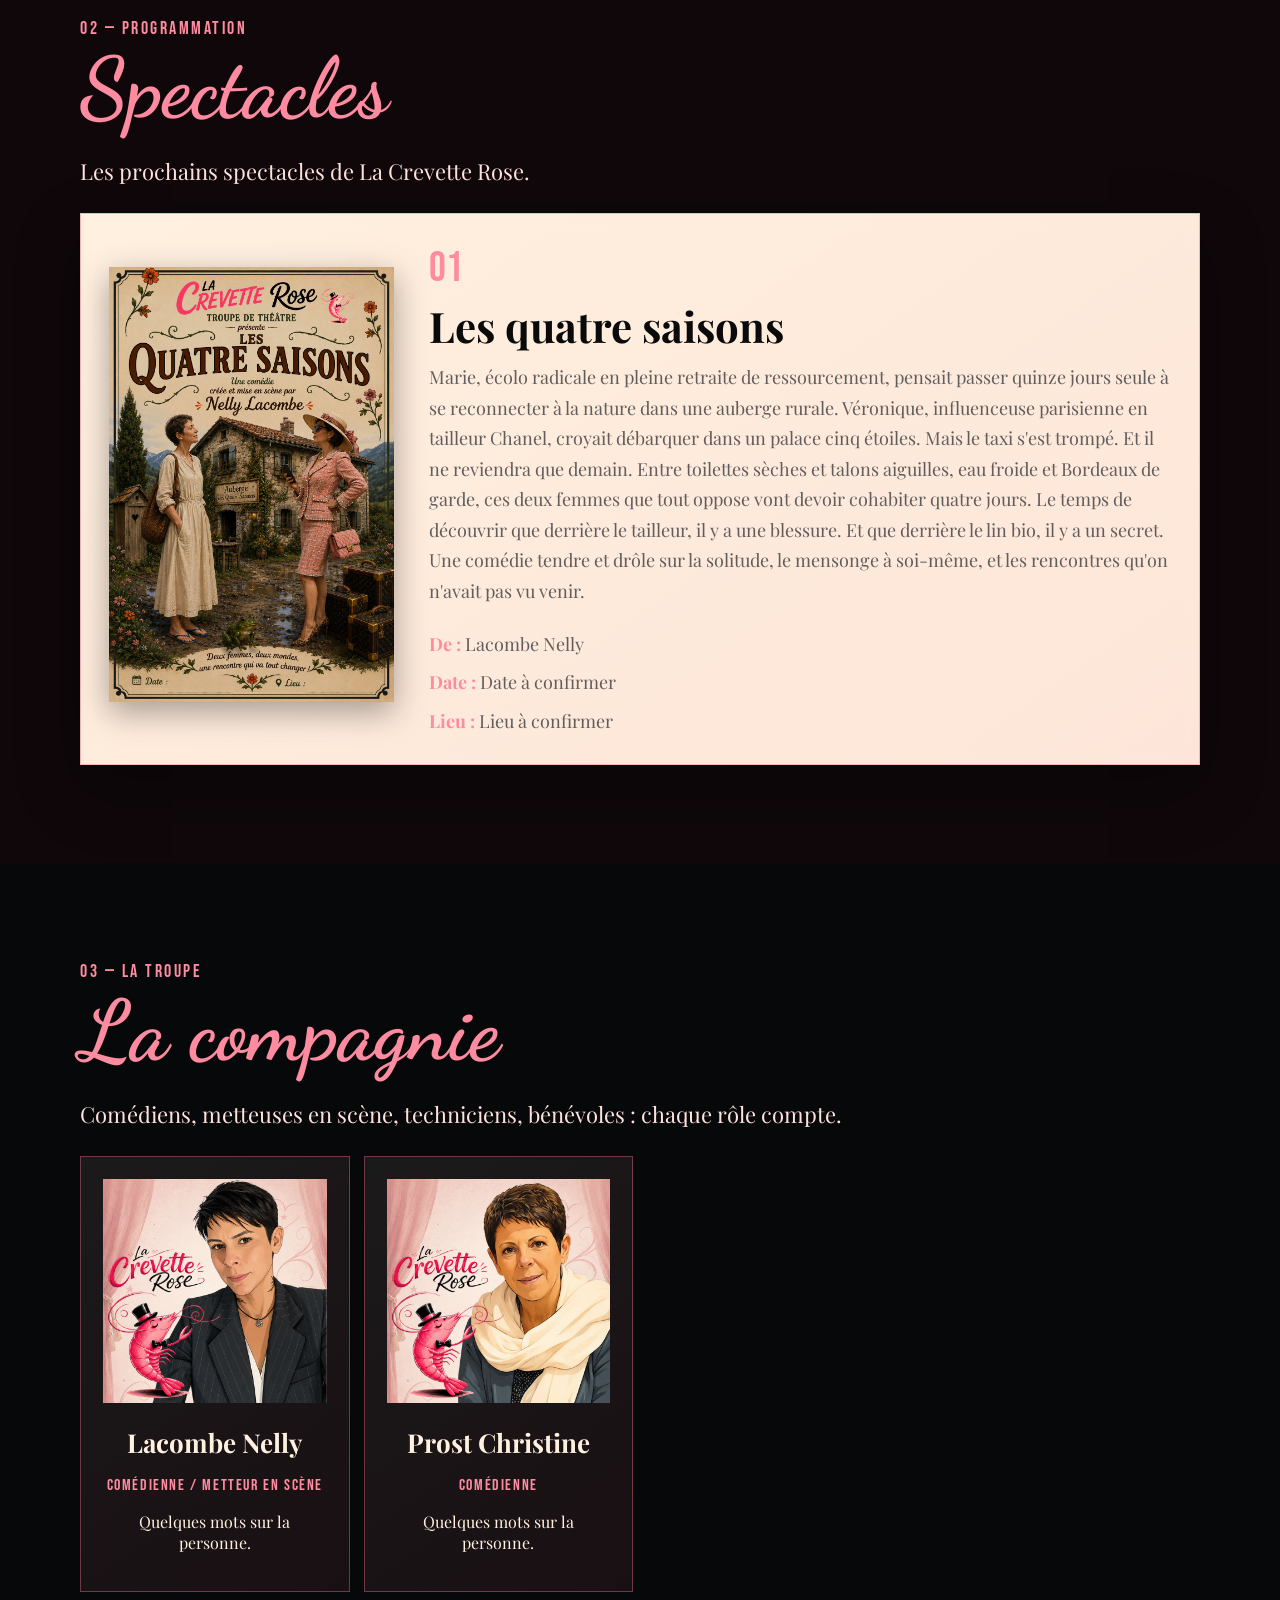
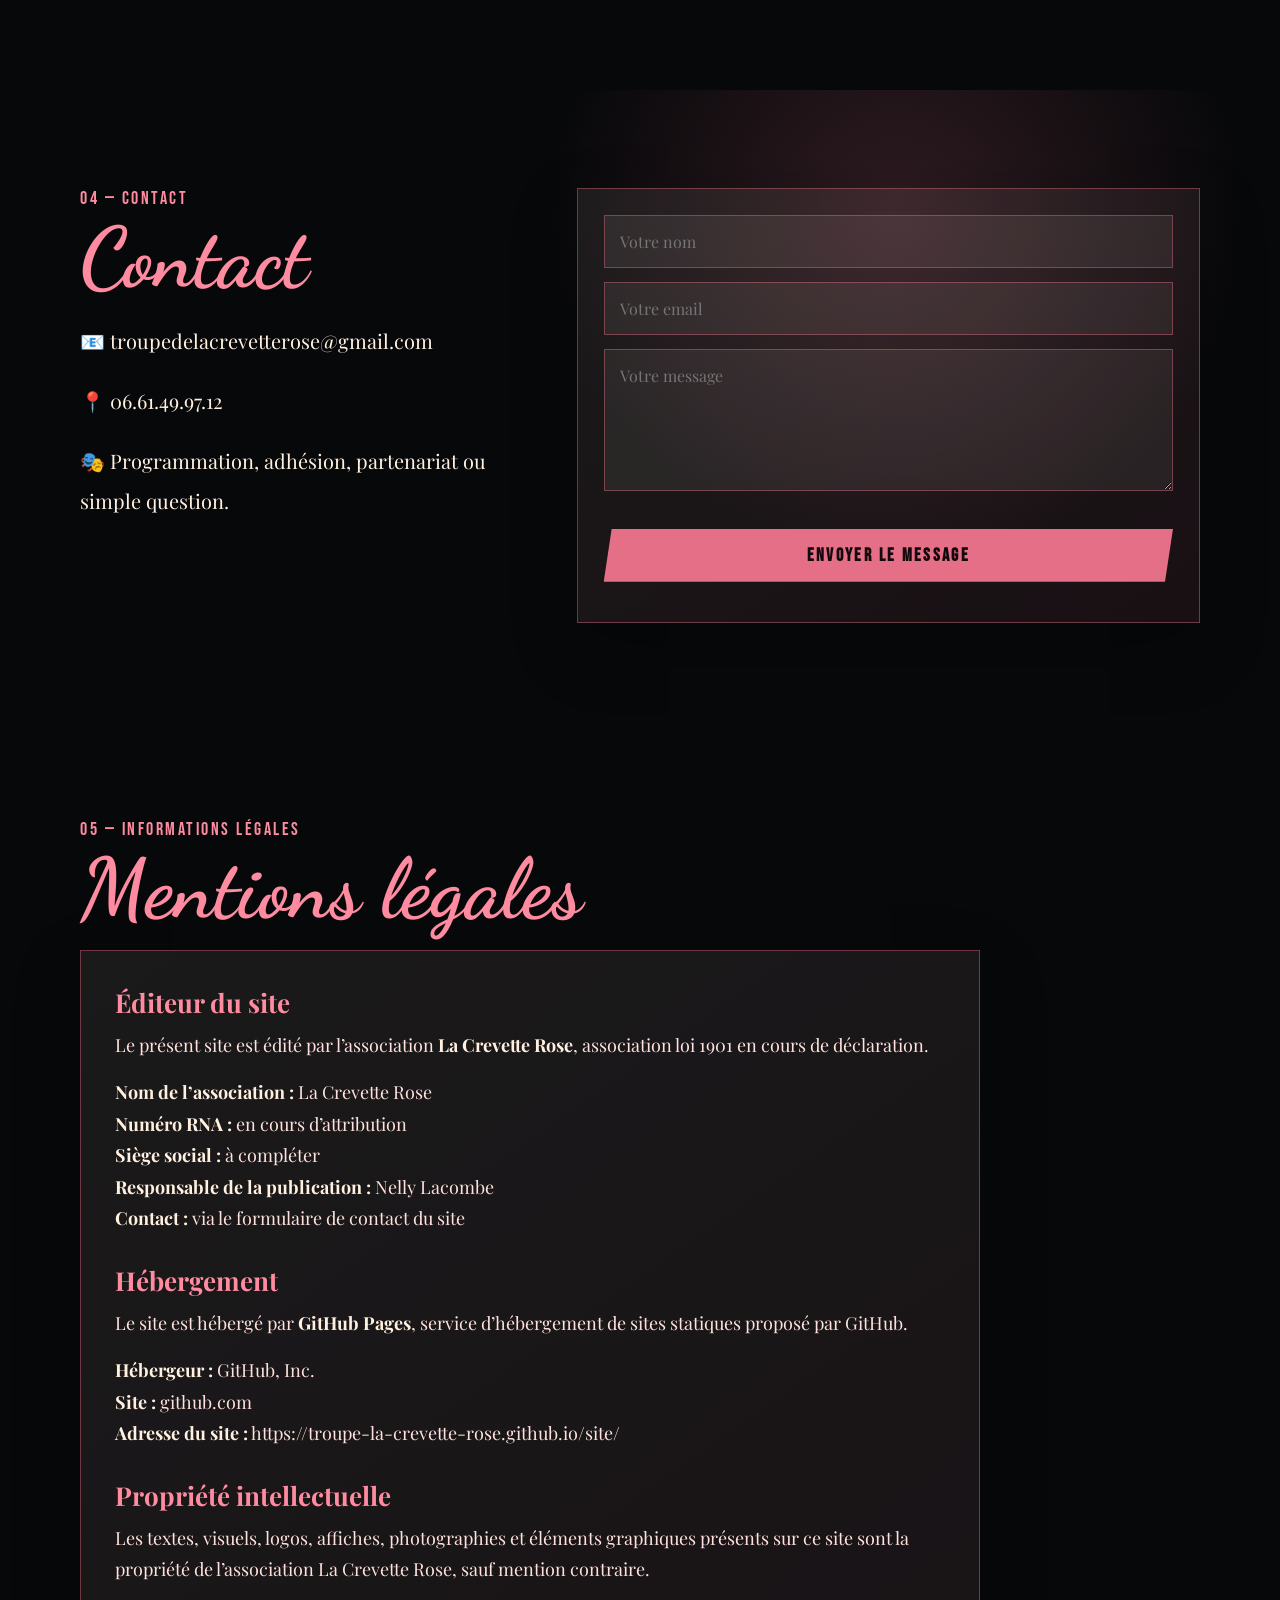
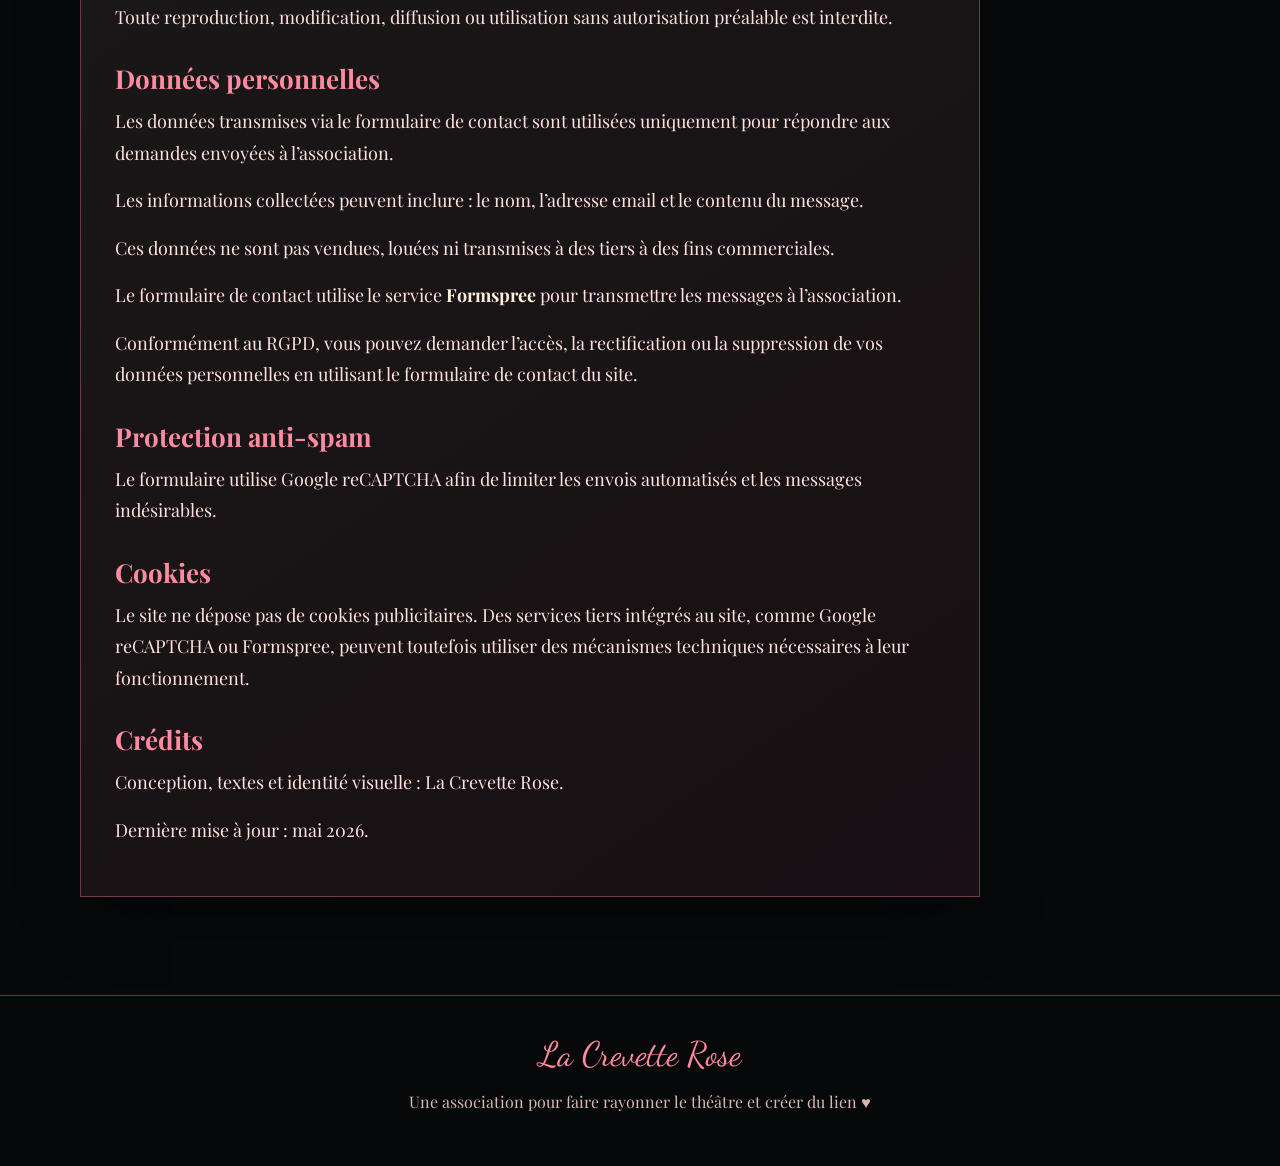
==== commit e1ae5710: "Update index.html" ====
--- a/index.html
+++ b/index.html
@@ -90,6 +90,107 @@
     </div></section>
   </main>
   <a href="#accueil" class="back-top" aria-label="Retour en haut">↑</a>
+
+<section class="legal" id="mentions-legales">
+  <div class="wrap">
+    <p class="overline">05 — Informations légales</p>
+    <h2 class="section-title">Mentions légales</h2>
+
+    <div class="legal-content">
+
+      <h3>Éditeur du site</h3>
+      <p>
+        Le présent site est édité par l’association <strong>La Crevette Rose</strong>,
+        association loi 1901 en cours de déclaration.
+      </p>
+
+      <p>
+        <strong>Nom de l’association :</strong> La Crevette Rose<br>
+        <strong>Numéro RNA :</strong> en cours d’attribution<br>
+        <strong>Siège social :</strong> à compléter<br>
+        <strong>Responsable de la publication :</strong> Nelly Lacombe<br>
+        <strong>Contact :</strong> via le formulaire de contact du site
+      </p>
+
+      <h3>Hébergement</h3>
+      <p>
+        Le site est hébergé par <strong>GitHub Pages</strong>, service d’hébergement
+        de sites statiques proposé par GitHub.
+      </p>
+
+      <p>
+        <strong>Hébergeur :</strong> GitHub, Inc.<br>
+        <strong>Site :</strong> github.com<br>
+        <strong>Adresse du site :</strong>
+        https://troupe-la-crevette-rose.github.io/site/
+      </p>
+
+      <h3>Propriété intellectuelle</h3>
+      <p>
+        Les textes, visuels, logos, affiches, photographies et éléments graphiques
+        présents sur ce site sont la propriété de l’association La Crevette Rose,
+        sauf mention contraire.
+      </p>
+
+      <p>
+        Toute reproduction, modification, diffusion ou utilisation sans autorisation
+        préalable est interdite.
+      </p>
+
+      <h3>Données personnelles</h3>
+      <p>
+        Les données transmises via le formulaire de contact sont utilisées uniquement
+        pour répondre aux demandes envoyées à l’association.
+      </p>
+
+      <p>
+        Les informations collectées peuvent inclure :
+        le nom, l’adresse email et le contenu du message.
+      </p>
+
+      <p>
+        Ces données ne sont pas vendues, louées ni transmises à des tiers à des fins
+        commerciales.
+      </p>
+
+      <p>
+        Le formulaire de contact utilise le service <strong>Formspree</strong>
+        pour transmettre les messages à l’association.
+      </p>
+
+      <p>
+        Conformément au RGPD, vous pouvez demander l’accès, la rectification ou la
+        suppression de vos données personnelles en utilisant le formulaire de contact
+        du site.
+      </p>
+
+      <h3>Protection anti-spam</h3>
+      <p>
+        Le formulaire utilise Google reCAPTCHA afin de limiter les envois automatisés
+        et les messages indésirables.
+      </p>
+
+      <h3>Cookies</h3>
+      <p>
+        Le site ne dépose pas de cookies publicitaires.
+        Des services tiers intégrés au site, comme Google reCAPTCHA ou Formspree,
+        peuvent toutefois utiliser des mécanismes techniques nécessaires à leur
+        fonctionnement.
+      </p>
+
+      <h3>Crédits</h3>
+      <p>
+        Conception, textes et identité visuelle : La Crevette Rose.
+      </p>
+
+      <p class="legal-update">
+        Dernière mise à jour : mai 2026.
+      </p>
+
+    </div>
+  </div>
+</section>
+  
   <footer><div class="script">La Crevette Rose</div><p>Une association pour faire rayonner le théâtre et créer du lien ♥</p></footer>
 
 
--- a/style.css
+++ b/style.css
@@ -844,3 +844,72 @@
 .form-message.error{
   color:#ff4d6d;
 }
+.g-recaptcha{
+  margin:6px 0 4px;
+}
+
+.form-message{
+  margin:0;
+  font-size:16px;
+  line-height:1.5;
+}
+
+.form-message.success{
+  color:#ff8ba0;
+}
+
+.form-message.error{
+  color:#ff4d6d;
+}
+.legal{
+  background:rgba(8,9,11,.86);
+  backdrop-filter:blur(2px);
+}
+
+.legal-content{
+  max-width:900px;
+  border:1px solid var(--line);
+  background:linear-gradient(
+    145deg,
+    rgba(255,240,223,.08),
+    rgba(228,111,134,.08)
+  );
+  padding:34px;
+  box-shadow:0 24px 60px rgba(0,0,0,.28);
+}
+
+.legal-content h3{
+  margin:28px 0 10px;
+  color:var(--rose2);
+  font-size:26px;
+}
+
+.legal-content h3:first-child{
+  margin-top:0;
+}
+
+.legal-content p{
+  margin:0 0 16px;
+  color:#ffe2dd;
+  line-height:1.75;
+  font-size:18px;
+}
+
+.legal-content strong{
+  color:var(--cream);
+}
+
+.legal-update{
+  margin-top:28px;
+  font-size:15px;
+  color:#d9b7b2;
+}
+
+footer a{
+  color:var(--rose2);
+  text-decoration:none;
+}
+
+footer a:hover{
+  text-decoration:underline;
+}
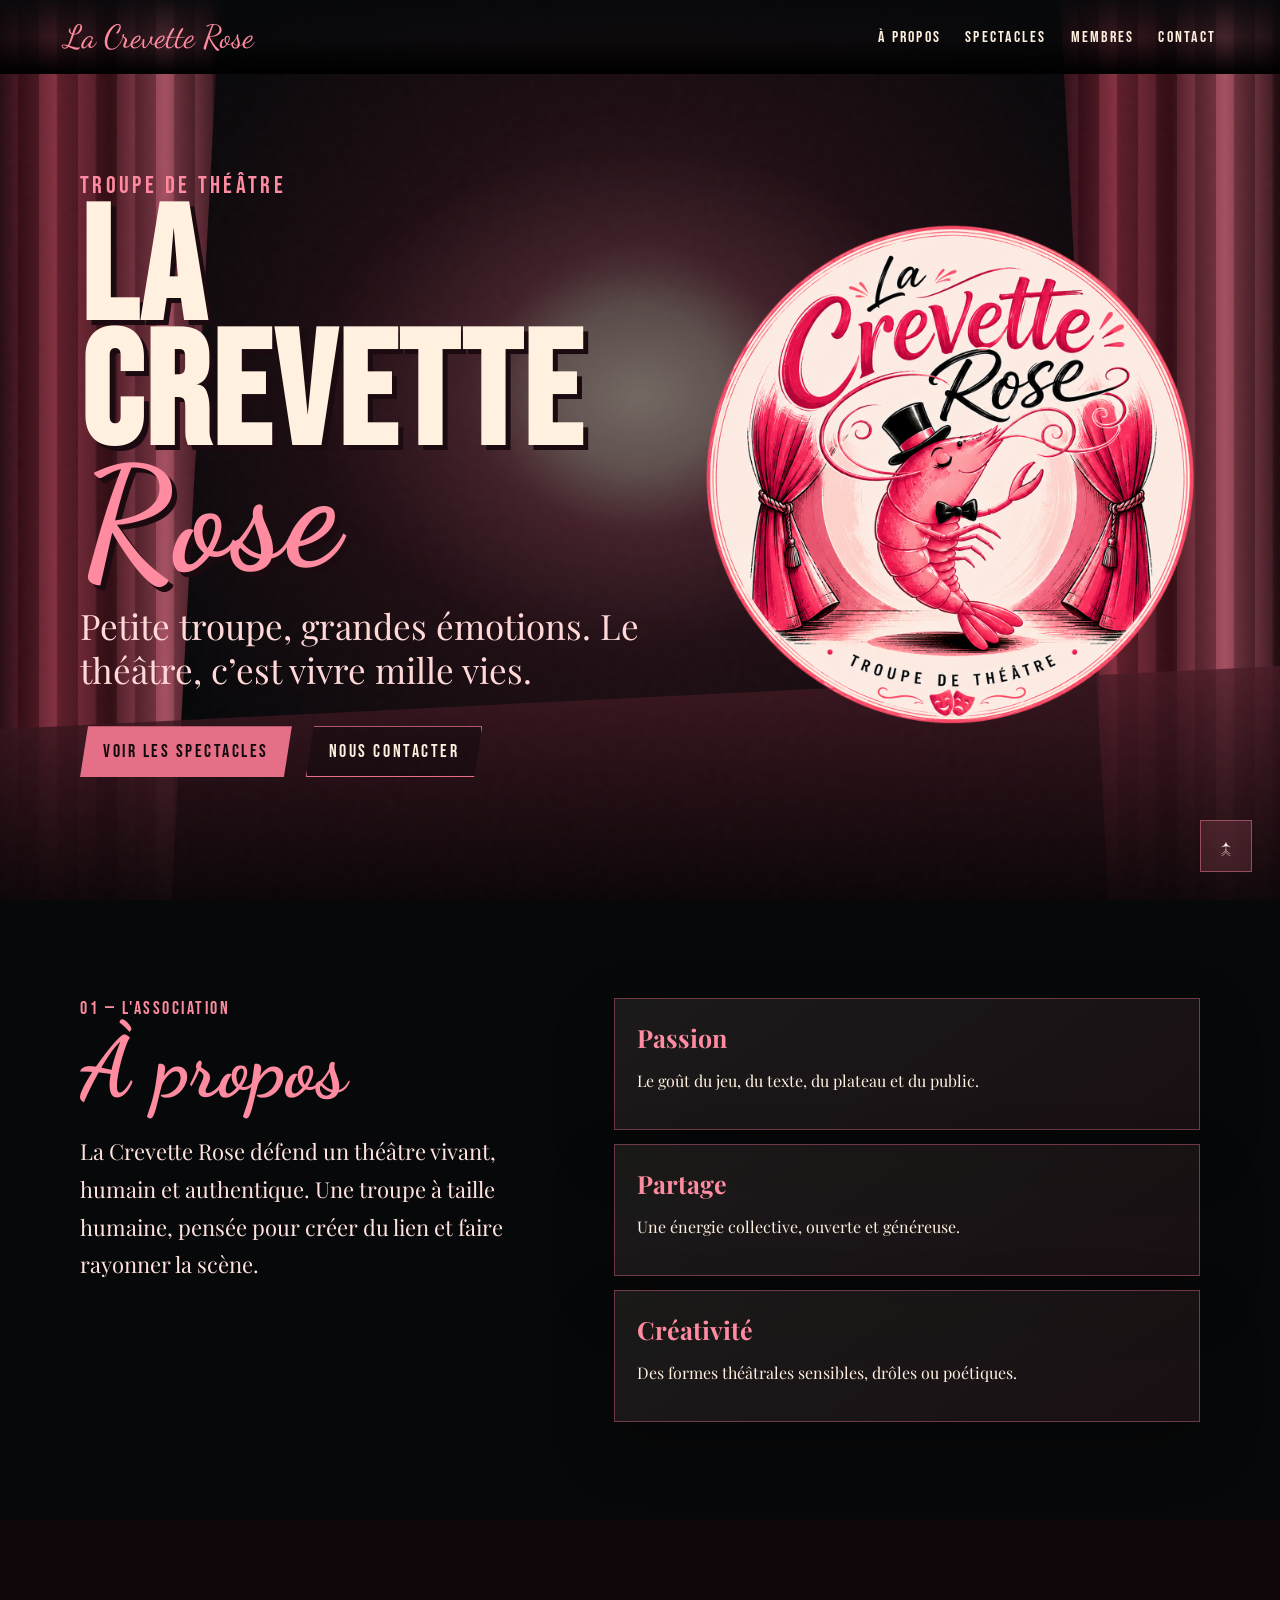
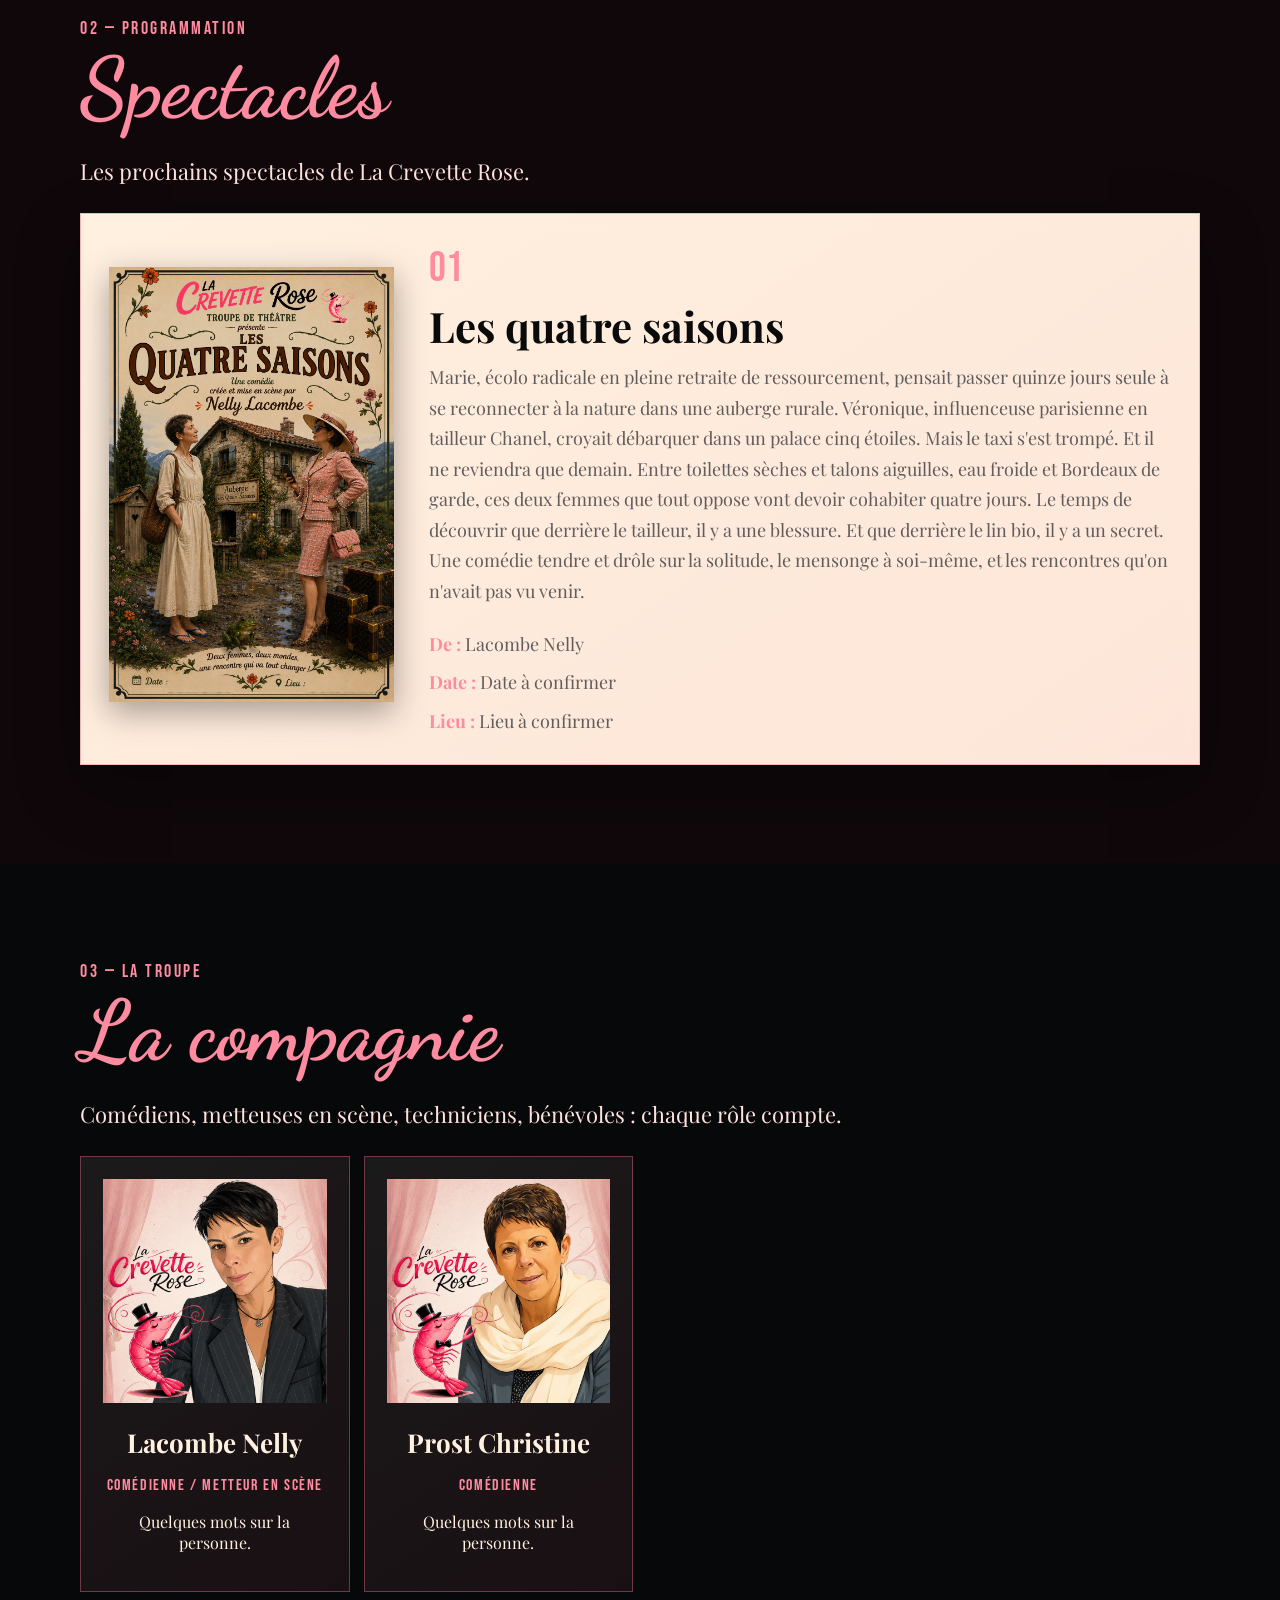
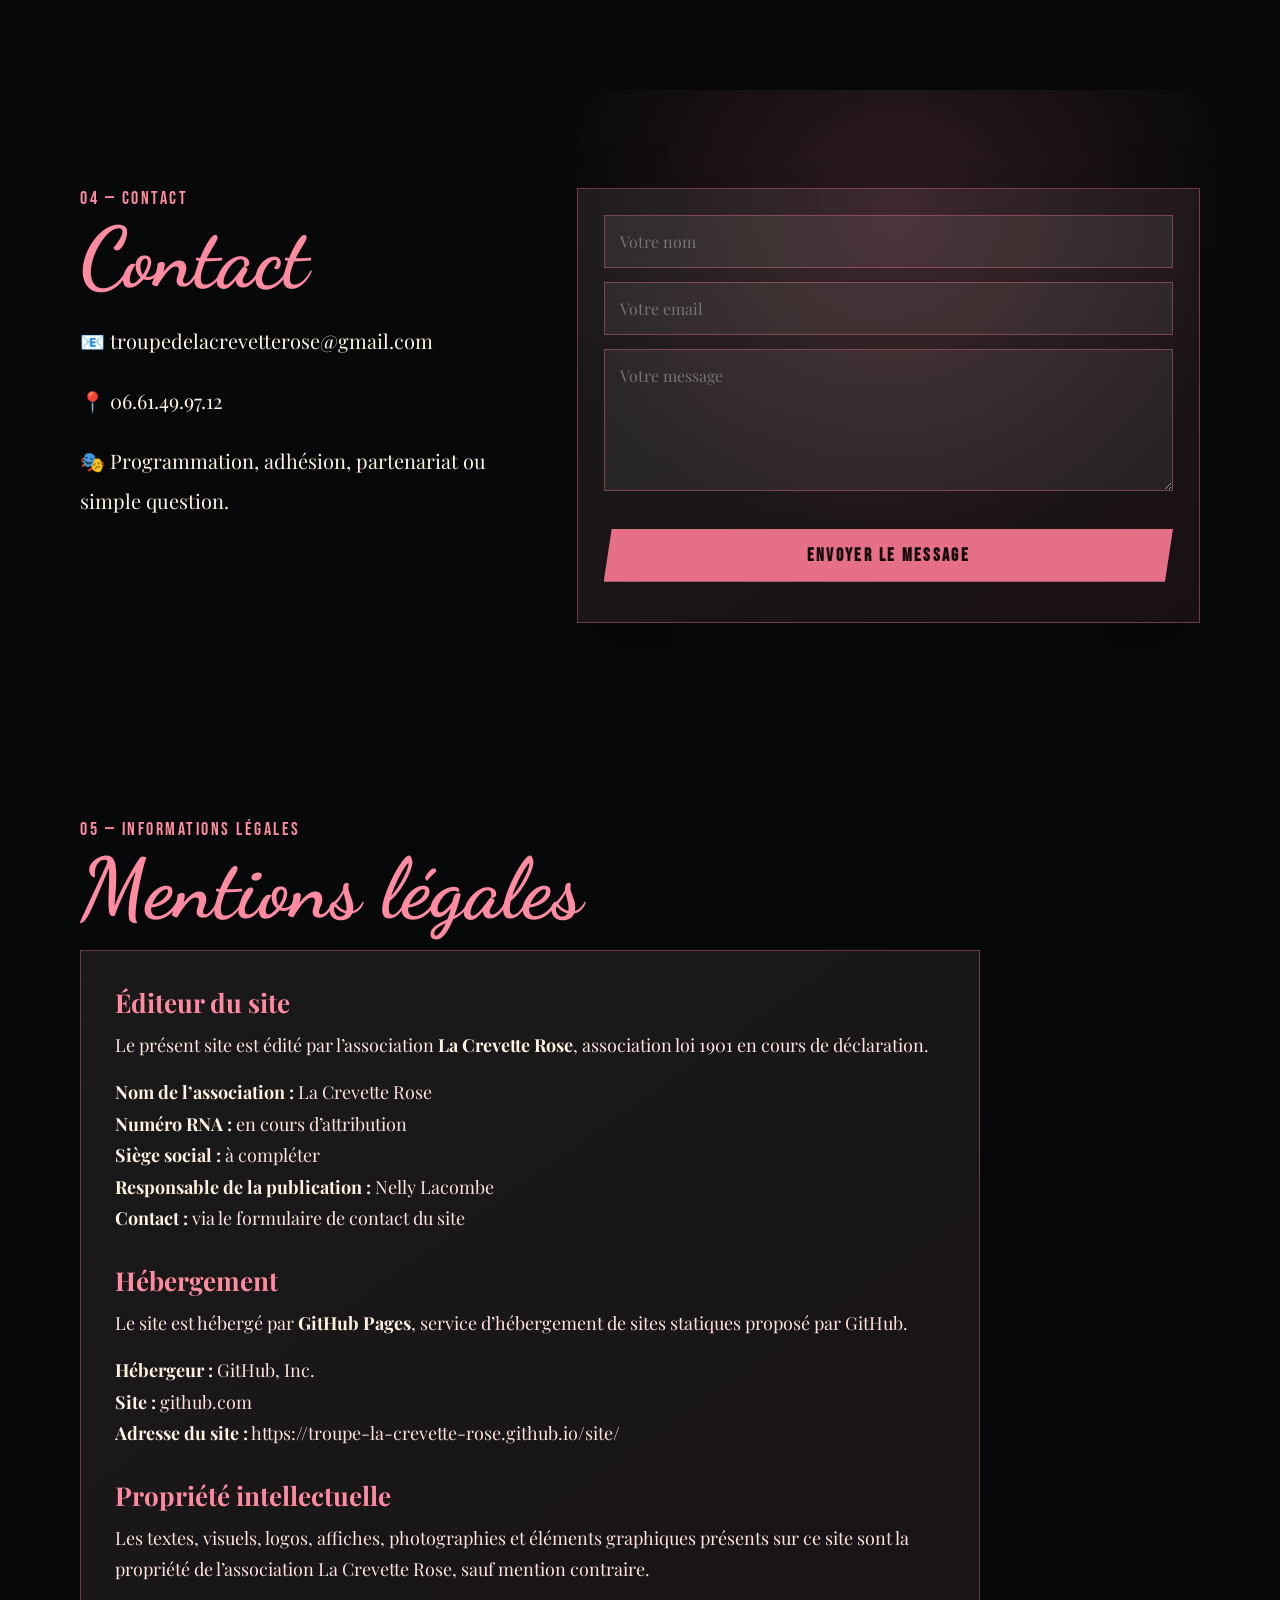
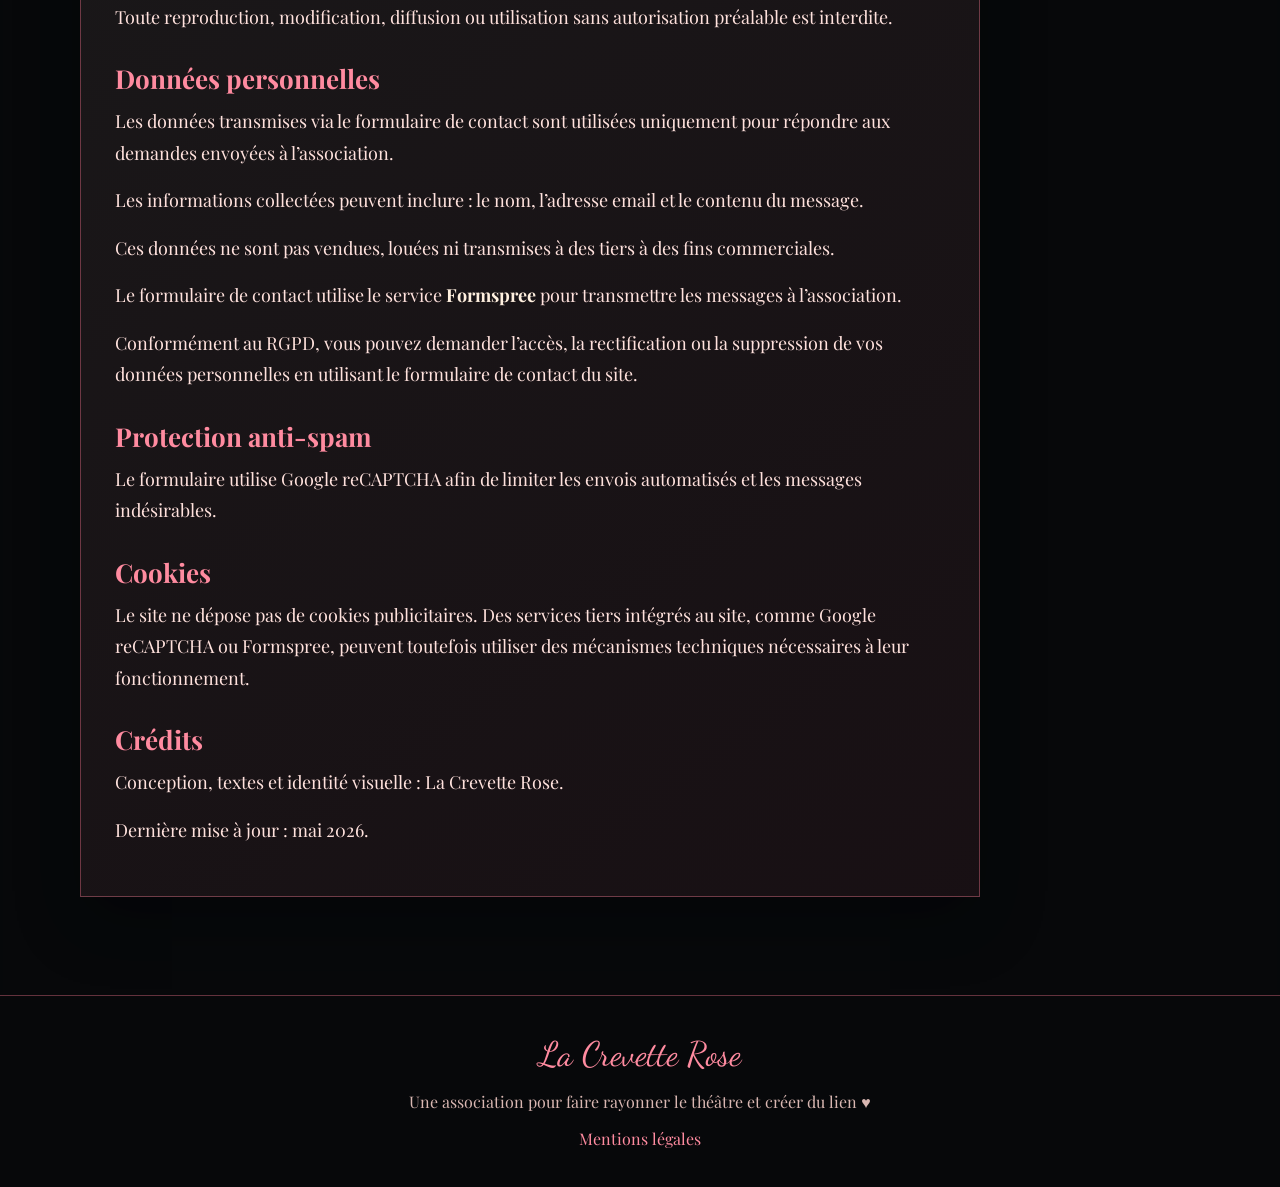
==== commit d0e89939: "Update index.html" ====
--- a/index.html
+++ b/index.html
@@ -191,7 +191,9 @@
   </div>
 </section>
   
-  <footer><div class="script">La Crevette Rose</div><p>Une association pour faire rayonner le théâtre et créer du lien ♥</p></footer>
+  <footer><div class="script">La Crevette Rose</div><p>Une association pour faire rayonner le théâtre et créer du lien ♥</p>
+  <a href="#mentions-legales">Mentions légales</a>
+  </footer>
 
 
 <script>
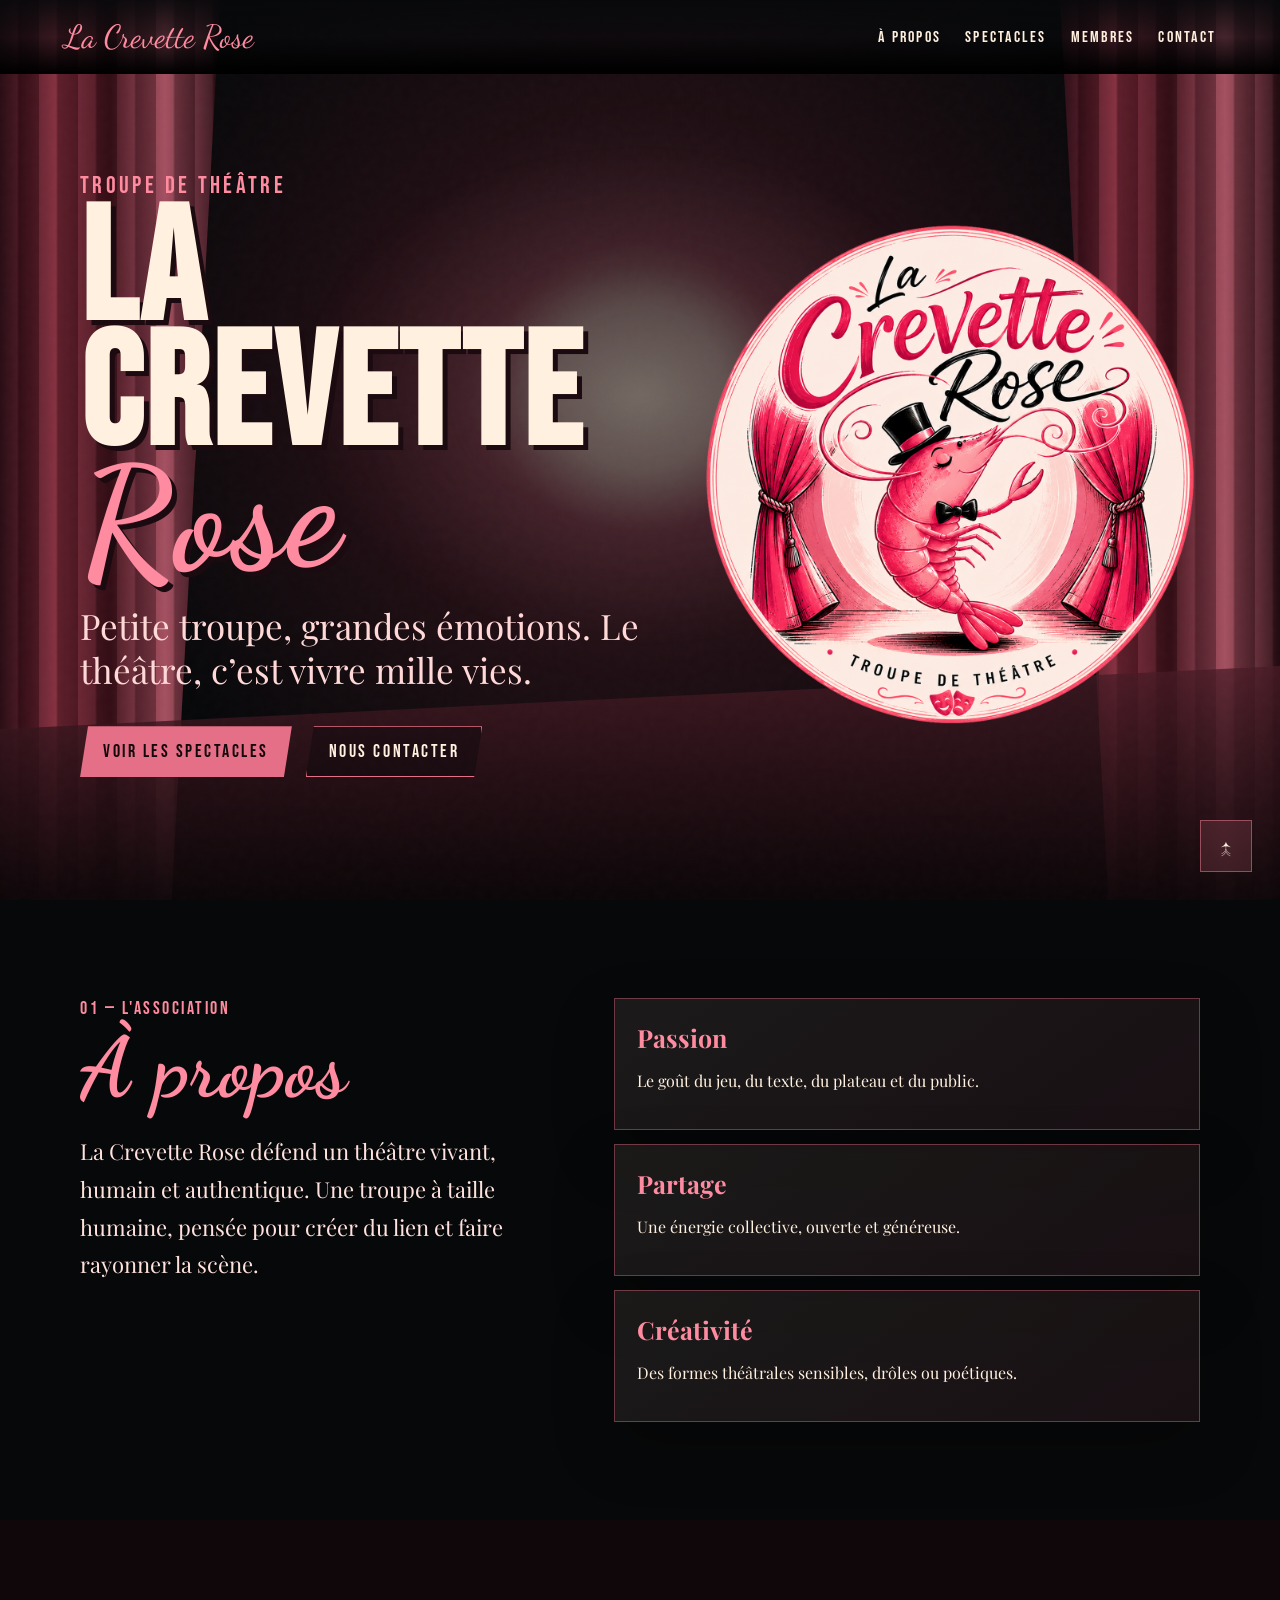
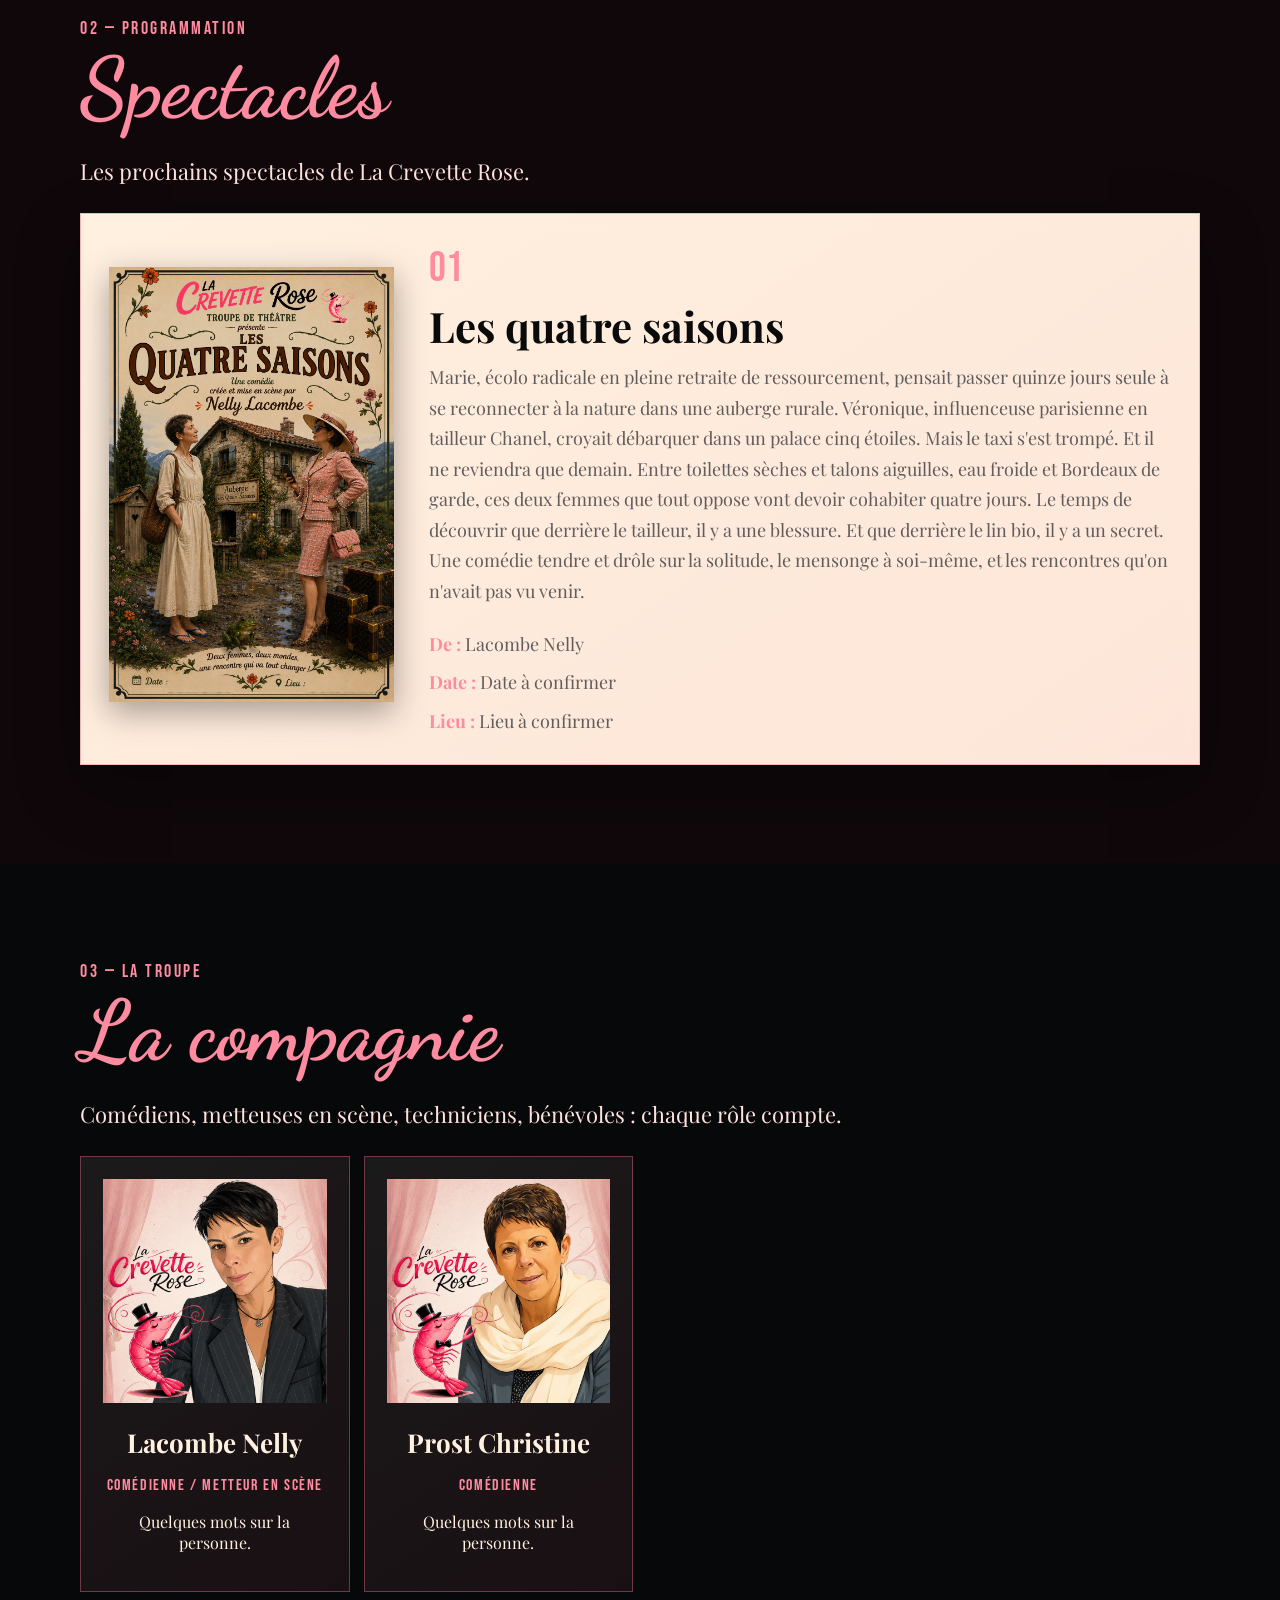
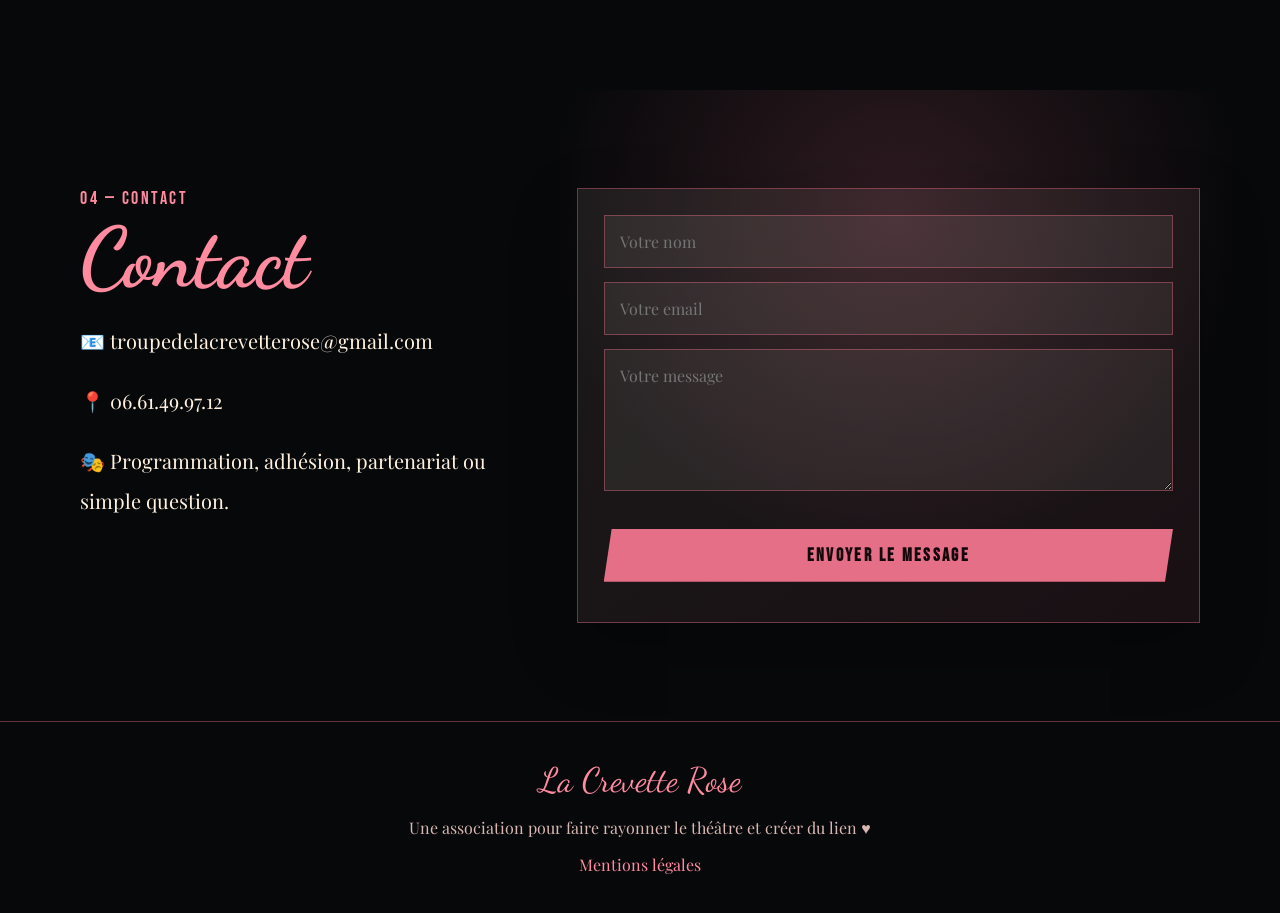
==== commit 3c3debfc: "Update index.html" ====
--- a/index.html
+++ b/index.html
@@ -91,108 +91,10 @@
   </main>
   <a href="#accueil" class="back-top" aria-label="Retour en haut">↑</a>
 
-<section class="legal" id="mentions-legales">
-  <div class="wrap">
-    <p class="overline">05 — Informations légales</p>
-    <h2 class="section-title">Mentions légales</h2>
-
-    <div class="legal-content">
-
-      <h3>Éditeur du site</h3>
-      <p>
-        Le présent site est édité par l’association <strong>La Crevette Rose</strong>,
-        association loi 1901 en cours de déclaration.
-      </p>
-
-      <p>
-        <strong>Nom de l’association :</strong> La Crevette Rose<br>
-        <strong>Numéro RNA :</strong> en cours d’attribution<br>
-        <strong>Siège social :</strong> à compléter<br>
-        <strong>Responsable de la publication :</strong> Nelly Lacombe<br>
-        <strong>Contact :</strong> via le formulaire de contact du site
-      </p>
-
-      <h3>Hébergement</h3>
-      <p>
-        Le site est hébergé par <strong>GitHub Pages</strong>, service d’hébergement
-        de sites statiques proposé par GitHub.
-      </p>
-
-      <p>
-        <strong>Hébergeur :</strong> GitHub, Inc.<br>
-        <strong>Site :</strong> github.com<br>
-        <strong>Adresse du site :</strong>
-        https://troupe-la-crevette-rose.github.io/site/
-      </p>
-
-      <h3>Propriété intellectuelle</h3>
-      <p>
-        Les textes, visuels, logos, affiches, photographies et éléments graphiques
-        présents sur ce site sont la propriété de l’association La Crevette Rose,
-        sauf mention contraire.
-      </p>
-
-      <p>
-        Toute reproduction, modification, diffusion ou utilisation sans autorisation
-        préalable est interdite.
-      </p>
-
-      <h3>Données personnelles</h3>
-      <p>
-        Les données transmises via le formulaire de contact sont utilisées uniquement
-        pour répondre aux demandes envoyées à l’association.
-      </p>
-
-      <p>
-        Les informations collectées peuvent inclure :
-        le nom, l’adresse email et le contenu du message.
-      </p>
-
-      <p>
-        Ces données ne sont pas vendues, louées ni transmises à des tiers à des fins
-        commerciales.
-      </p>
-
-      <p>
-        Le formulaire de contact utilise le service <strong>Formspree</strong>
-        pour transmettre les messages à l’association.
-      </p>
-
-      <p>
-        Conformément au RGPD, vous pouvez demander l’accès, la rectification ou la
-        suppression de vos données personnelles en utilisant le formulaire de contact
-        du site.
-      </p>
-
-      <h3>Protection anti-spam</h3>
-      <p>
-        Le formulaire utilise Google reCAPTCHA afin de limiter les envois automatisés
-        et les messages indésirables.
-      </p>
-
-      <h3>Cookies</h3>
-      <p>
-        Le site ne dépose pas de cookies publicitaires.
-        Des services tiers intégrés au site, comme Google reCAPTCHA ou Formspree,
-        peuvent toutefois utiliser des mécanismes techniques nécessaires à leur
-        fonctionnement.
-      </p>
-
-      <h3>Crédits</h3>
-      <p>
-        Conception, textes et identité visuelle : La Crevette Rose.
-      </p>
-
-      <p class="legal-update">
-        Dernière mise à jour : mai 2026.
-      </p>
-
-    </div>
-  </div>
-</section>
+
   
   <footer><div class="script">La Crevette Rose</div><p>Une association pour faire rayonner le théâtre et créer du lien ♥</p>
-  <a href="#mentions-legales">Mentions légales</a>
+<a href="mentions-legales.html">Mentions légales</a>
   </footer>
 
 
--- a/style.css
+++ b/style.css
@@ -913,3 +913,11 @@
 footer a:hover{
   text-decoration:underline;
 }
+.legal-page{
+  padding-top:140px;
+  min-height:100vh;
+}
+
+.legal-page .section-title{
+  margin-bottom:34px;
+}
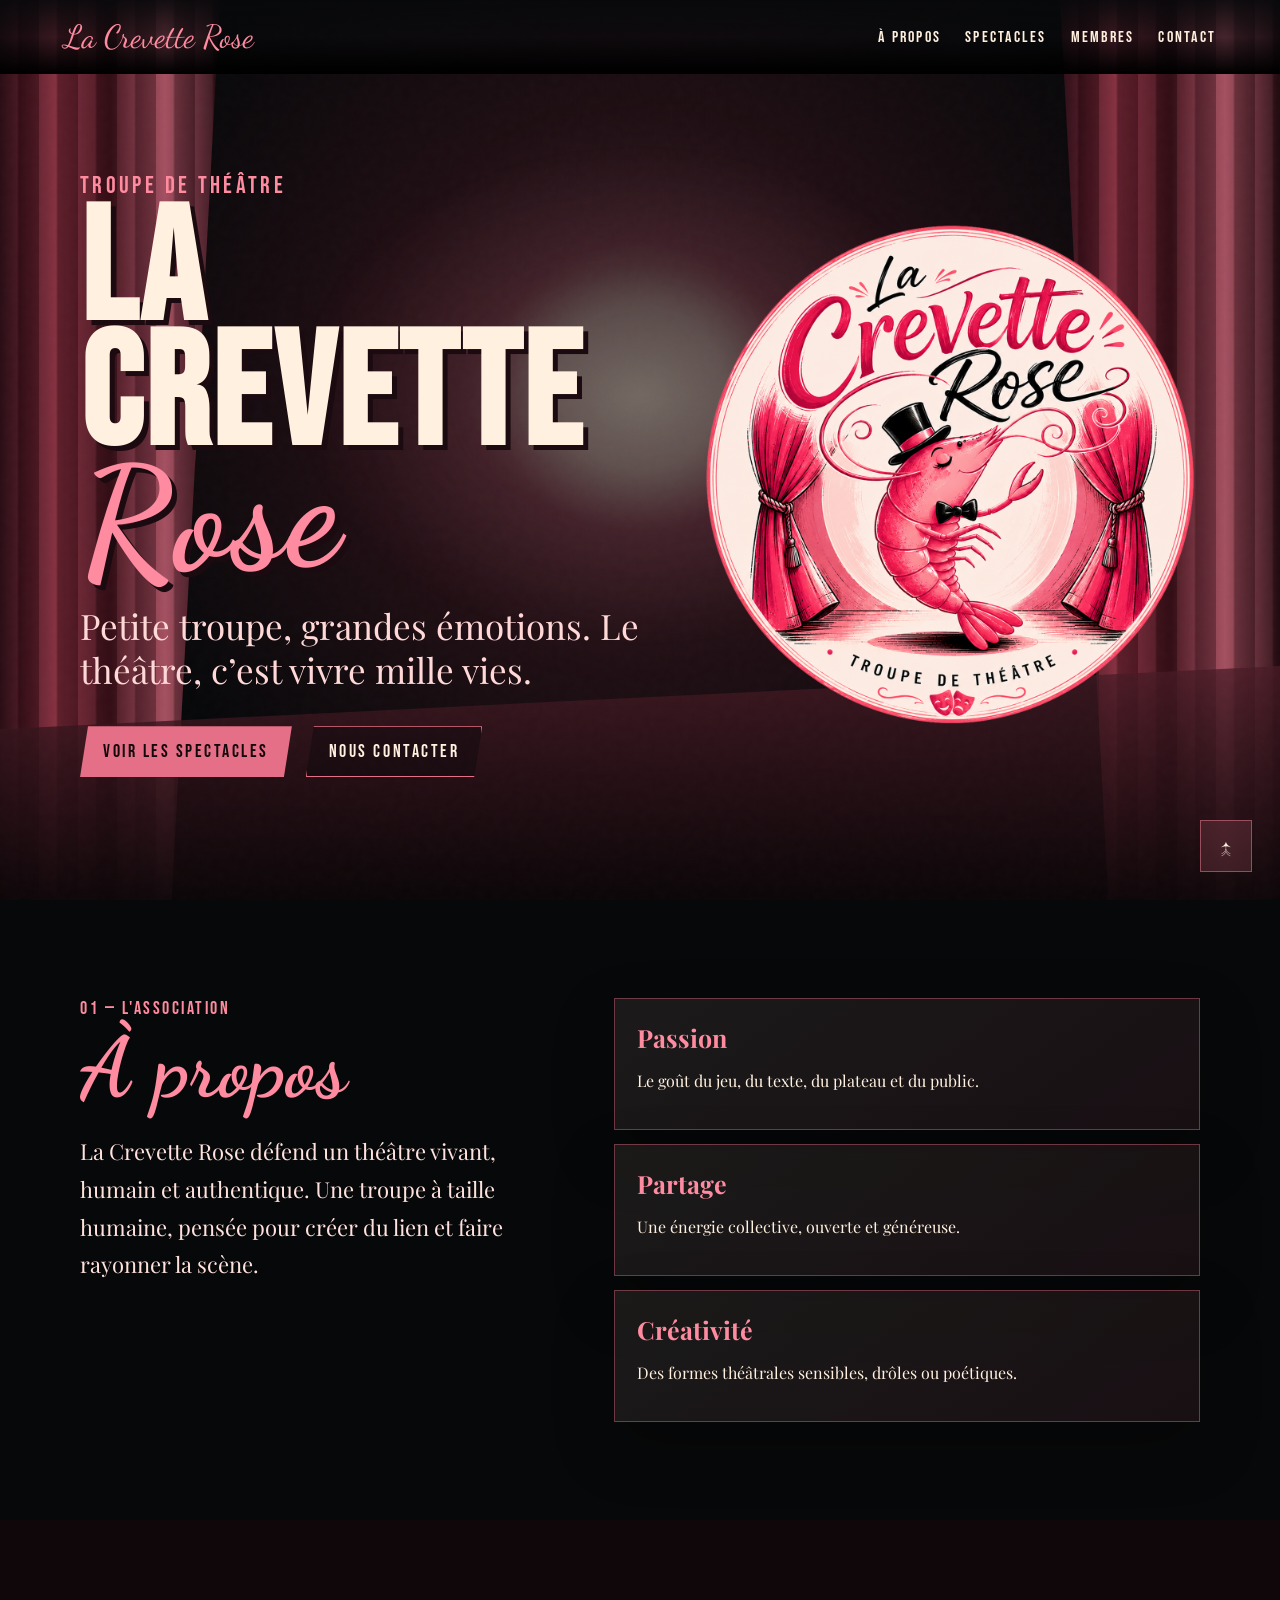
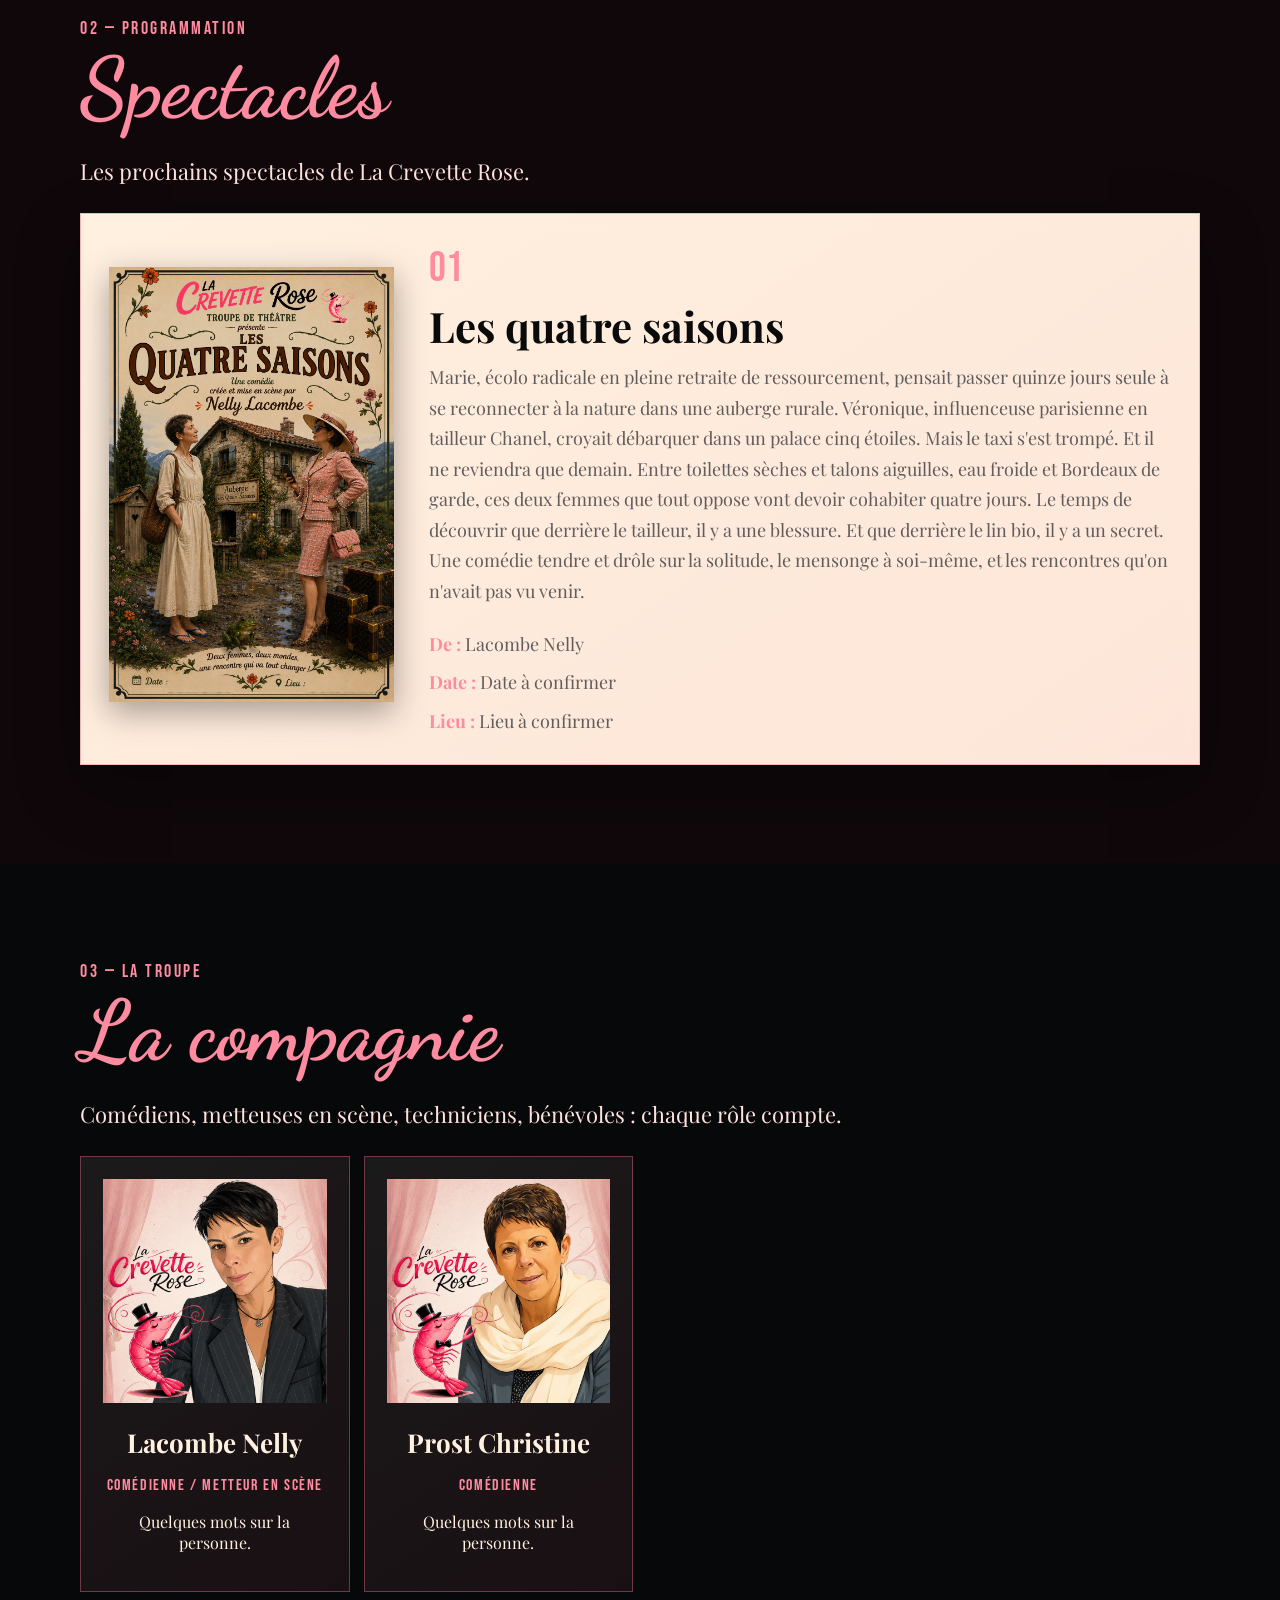
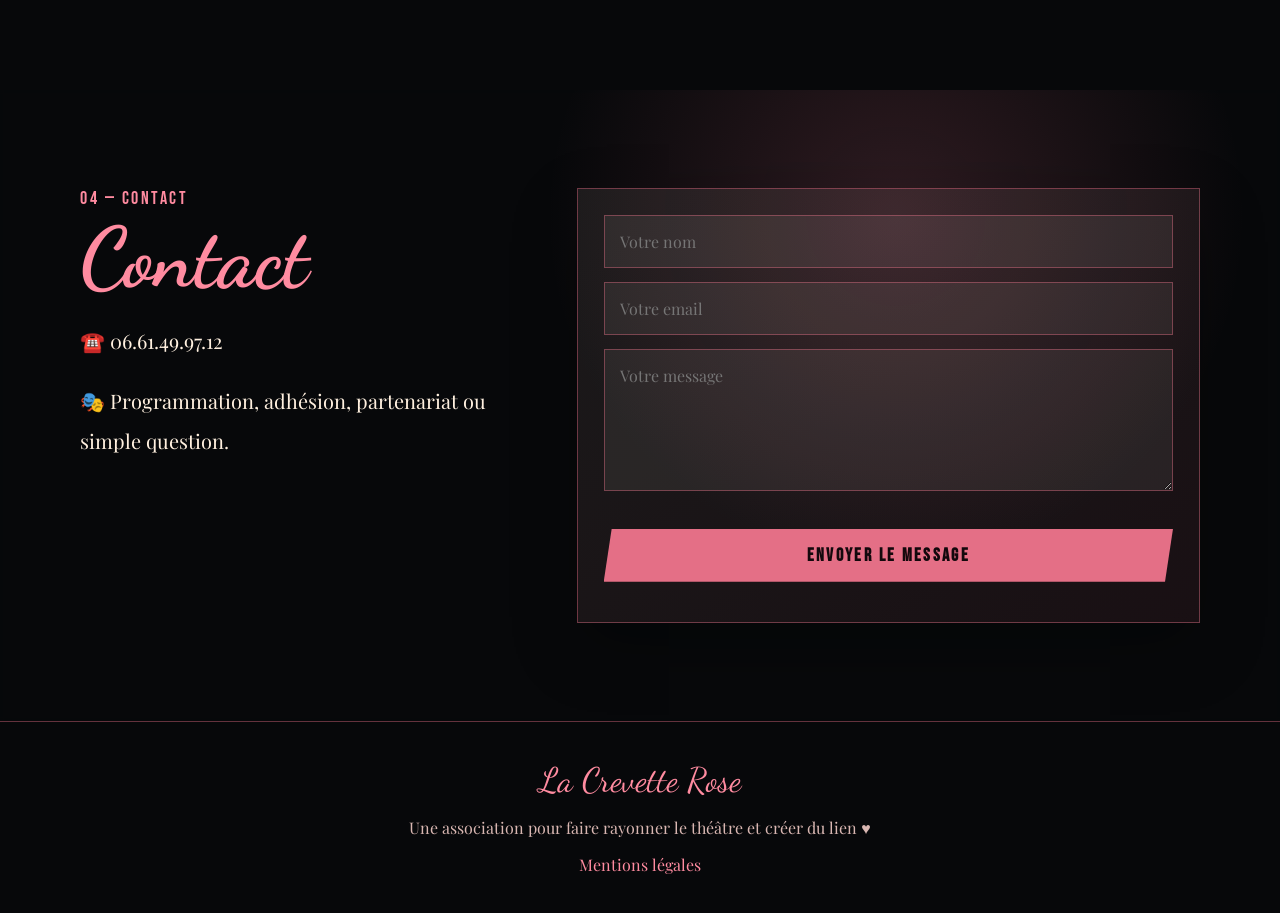
==== commit 7add64ab: "Update index.html" ====
--- a/index.html
+++ b/index.html
@@ -32,8 +32,7 @@
       </div>
     </section>
     <section class="members" id="membres"><div class="wrap"><p class="overline">03 — La troupe</p><h2 class="section-title">La compagnie</h2><p class="lead">Comédiens, metteuses en scène, techniciens, bénévoles : chaque rôle compte.</p><div class="member-grid" id="comediens-list"></div></div></section>
-    <section class="contact" id="contact"><div class="wrap contact-box"><div><p class="overline">04 — Contact</p><h2 class="section-title">Contact</h2><div class="info"><p>📧 troupedelacrevetterose@gmail.com
-</p><p>📍 06.61.49.97.12</p><p>🎭 Programmation, adhésion, partenariat ou simple question.</p></div></div>
+    <section class="contact" id="contact"><div class="wrap contact-box"><div><p class="overline">04 — Contact</p><h2 class="section-title">Contact</h2><div class="info"><p>☎️ 06.61.49.97.12</p><p>🎭 Programmation, adhésion, partenariat ou simple question.</p></div></div>
       
      <form 
   class="form"
--- a/style.css
+++ b/style.css
@@ -867,7 +867,7 @@
 }
 
 .legal-content{
-  max-width:900px;
+  
   border:1px solid var(--line);
   background:linear-gradient(
     145deg,
